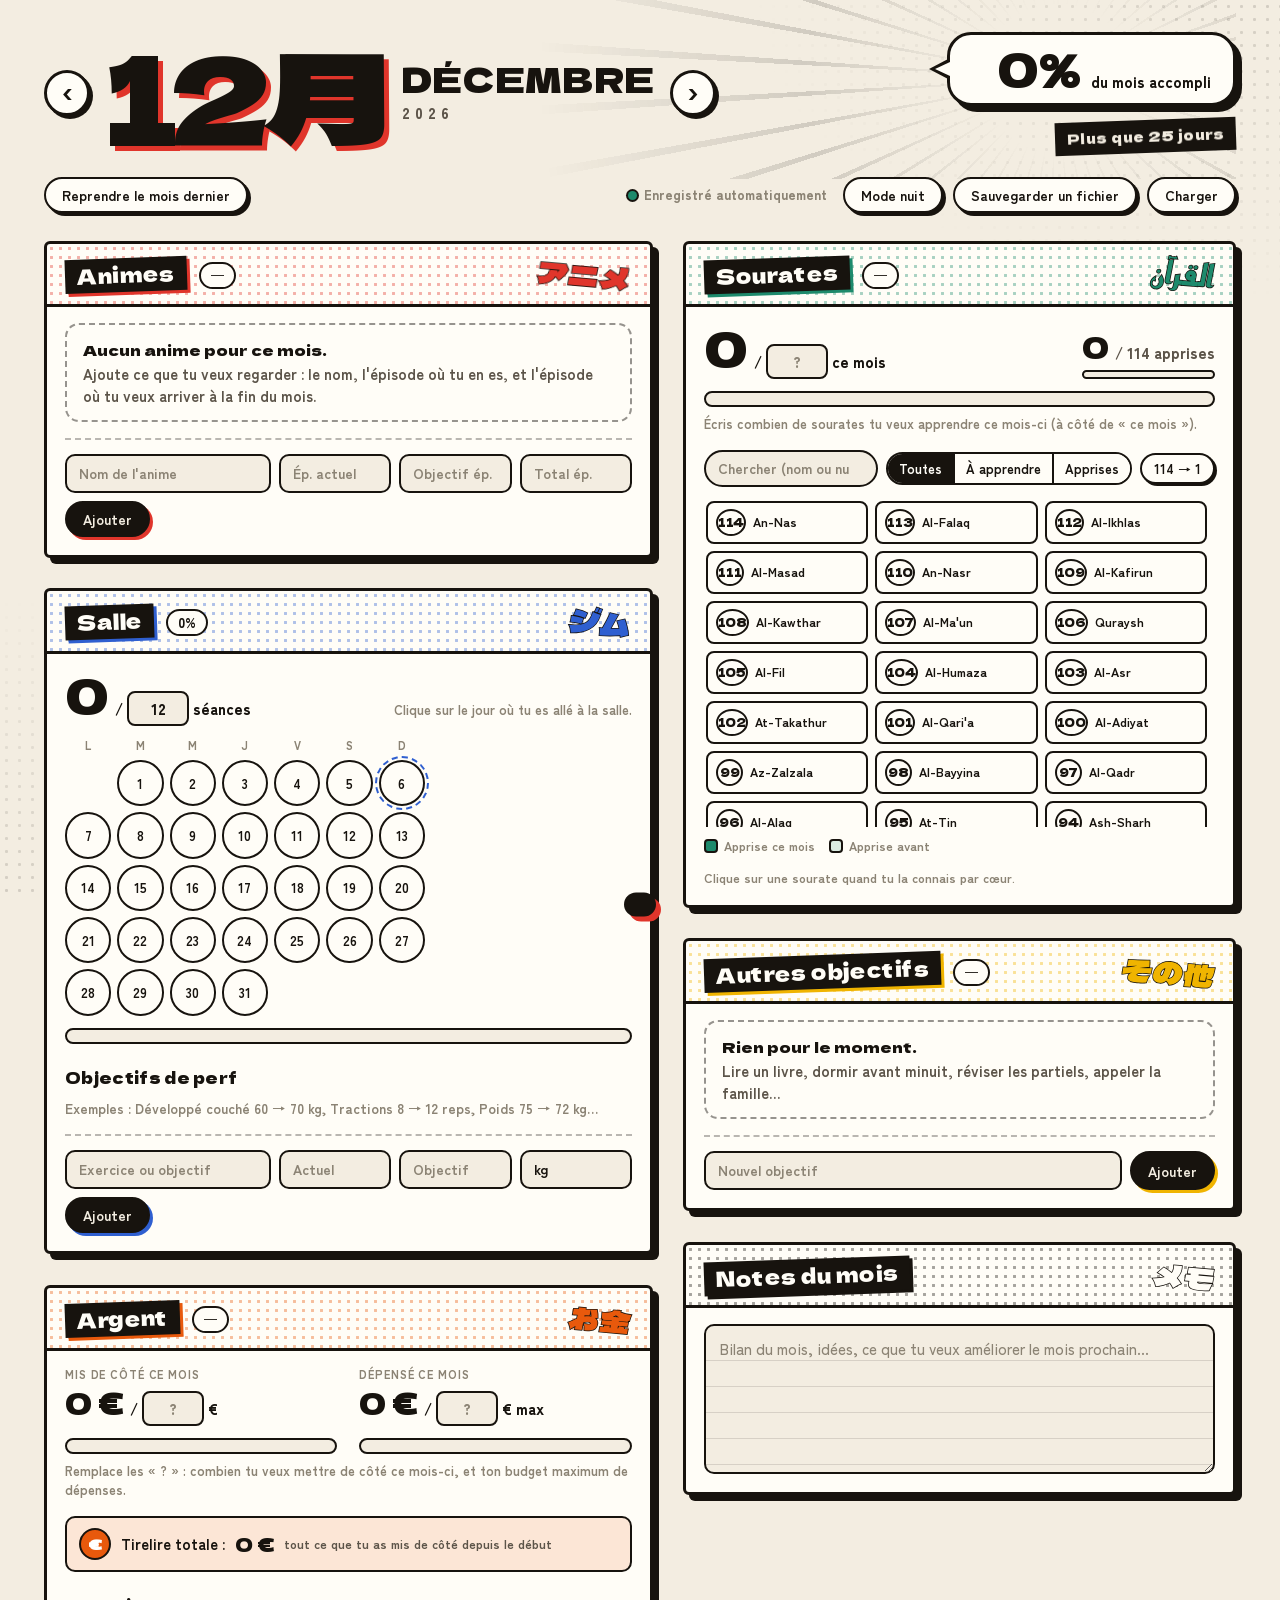
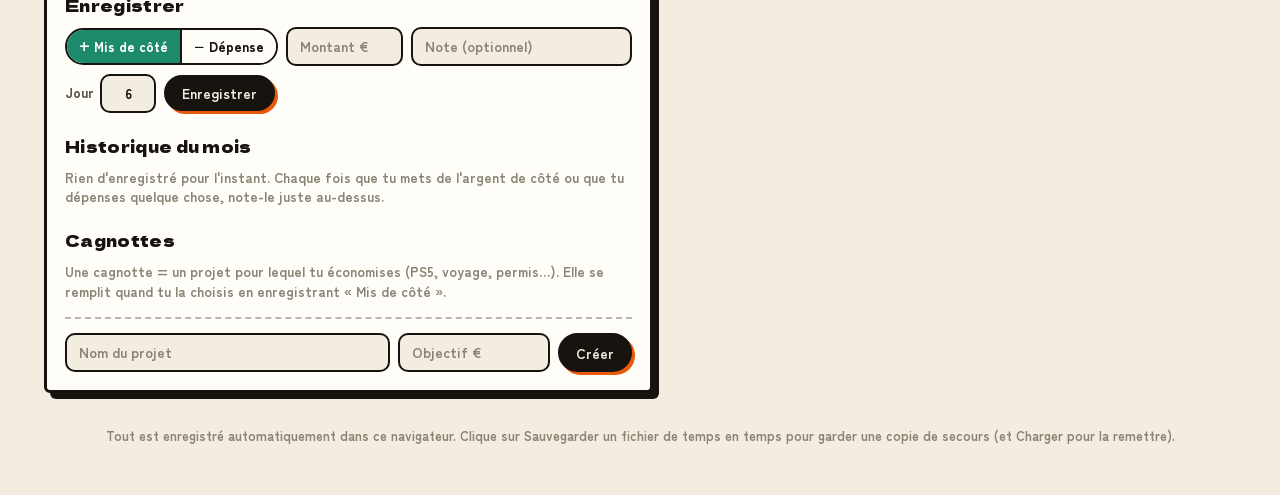
==== index.html @ 25775f37 "Premier envoi : site Mes Objectifs du Mois Animes, sourates, salle, argent, autres objectifs et note" ====
<!doctype html>
<html lang="fr">
<head>
  <meta charset="utf-8">
  <meta name="viewport" content="width=device-width, initial-scale=1">
  <title>Mes Objectifs du Mois</title>
  <link rel="preconnect" href="https://fonts.googleapis.com">
  <link rel="preconnect" href="https://fonts.gstatic.com" crossorigin>
  <link href="https://fonts.googleapis.com/css2?family=Dela+Gothic+One&family=Reem+Kufi:wght@700&family=Zen+Kaku+Gothic+New:wght@500;700;900&display=swap" rel="stylesheet">
  <link rel="stylesheet" href="style.css">
</head>
<body>
  <div class="bg-dots" aria-hidden="true"></div>

  <div class="wrap">
    <!-- ===== En-tête : le mois ===== -->
    <header class="top">
      <div class="month">
        <button class="nav" data-act="prev" aria-label="Mois précédent">‹</button>
        <span class="kanji" id="kanji">月</span>
        <div class="month-text">
          <h1 id="monthName">Mois</h1>
          <span class="year" id="monthYear"></span>
        </div>
        <button class="nav" data-act="next" aria-label="Mois suivant">›</button>
      </div>

      <div class="summary">
        <div class="bubble">
          <strong id="globalPct">0%</strong>
          <span id="globalLabel">du mois accompli</span>
        </div>
        <span class="days-left" id="daysLeft"></span>
      </div>
    </header>

    <!-- ===== Barre d'outils ===== -->
    <nav class="toolbar">
      <button class="btn" data-act="today" id="todayBtn" hidden>↺ Revenir à ce mois</button>
      <button class="btn" data-act="copy" id="copyBtn">Reprendre le mois dernier</button>
      <span class="spacer"></span>
      <span class="saved-tag" id="savedTag" title="Chaque changement est enregistré tout seul dans ce navigateur">Enregistré automatiquement</span>
      <button class="btn" data-act="theme" id="themeBtn">Mode nuit</button>
      <button class="btn" data-act="export" title="Télécharge un fichier avec toutes tes données (copie de secours)">Sauvegarder un fichier</button>
      <label class="btn" for="importFile" title="Recharge un fichier de sauvegarde">Charger</label>
      <input type="file" id="importFile" accept="application/json,.json" hidden>
    </nav>

    <!-- ===== Les panneaux ===== -->
    <main class="board" id="board">
      <div class="col">
        <section class="panel" style="--i:0; --accent: var(--c-anime)">
          <header class="panel-head">
            <h2>Animes</h2>
            <span class="chip" data-chip="anime">—</span>
            <span class="sfx">アニメ</span>
          </header>
          <div class="panel-body" id="animeBody"></div>
        </section>

        <section class="panel" style="--i:2; --accent: var(--c-gym)">
          <header class="panel-head">
            <h2>Salle</h2>
            <span class="chip" data-chip="gym">—</span>
            <span class="sfx">ジム</span>
          </header>
          <div class="panel-body" id="gymBody"></div>
        </section>

        <section class="panel" style="--i:4; --accent: var(--c-money)">
          <header class="panel-head">
            <h2>Argent</h2>
            <span class="chip" data-chip="money">—</span>
            <span class="sfx">お金</span>
          </header>
          <div class="panel-body" id="moneyBody"></div>
        </section>
      </div>

      <div class="col">
        <section class="panel" style="--i:1; --accent: var(--c-quran)">
          <header class="panel-head">
            <h2>Sourates</h2>
            <span class="chip" data-chip="quran">—</span>
            <span class="sfx ar" lang="ar">القرآن</span>
          </header>
          <div class="panel-body" id="quranBody"></div>
        </section>

        <section class="panel" style="--i:3; --accent: var(--c-todo)">
          <header class="panel-head">
            <h2>Autres objectifs</h2>
            <span class="chip" data-chip="todos">—</span>
            <span class="sfx">その他</span>
          </header>
          <div class="panel-body" id="todoBody"></div>
        </section>

        <section class="panel panel-notes" style="--i:4; --accent: var(--c-notes)">
          <header class="panel-head">
            <h2>Notes du mois</h2>
            <span class="sfx">メモ</span>
          </header>
          <div class="panel-body" id="notesBody"></div>
        </section>
      </div>
    </main>

    <footer class="foot-note">
      Tout est enregistré automatiquement dans ce navigateur.
      Clique sur <b>Sauvegarder un fichier</b> de temps en temps pour garder une copie de secours
      (et <b>Charger</b> pour la remettre).
    </footer>
  </div>

  <div class="toast" id="toast" role="status" aria-live="polite">
    <span class="toast-msg"></span>
    <button type="button" class="toast-undo" hidden>Annuler</button>
  </div>

  <script src="app.js"></script>
</body>
</html>
---- style.css ----
/* =========================================================
   Mes Objectifs du Mois — style "planche de manga"
   ========================================================= */

:root {
  --paper: #f3ede1;
  --card: #fffdf7;
  --ink: #17130e;
  --ink-soft: #5c5449;
  --muted: #8b8374;
  --dot: rgba(23, 19, 14, .15);
  --red: #e0352b;
  --petal: #f5a3b5;

  --c-anime: #e0352b;
  --c-quran: #1d8a6c;
  --c-gym: #2f5fd0;
  --c-todo: #f0b400;
  --c-money: #e8590c;
  --c-notes: #17130e;

  --shadow: 6px 6px 0 var(--ink);
  --radius: 6px;

  --f-title: 'Dela Gothic One', 'Yu Gothic', 'Meiryo', sans-serif;
  --f-body: 'Zen Kaku Gothic New', 'Yu Gothic', 'Segoe UI', system-ui, sans-serif;
}

html[data-theme="dark"] {
  --paper: #121110;
  --card: #1c1a16;
  --ink: #efe7d6;
  --ink-soft: #bdb3a1;
  --muted: #8f8676;
  --dot: rgba(239, 231, 214, .09);
  --red: #ff5b4f;

  --c-anime: #ff5b4f;
  --c-quran: #2fbf95;
  --c-gym: #5b88ff;
  --c-todo: #ffc629;
  --c-money: #ff8a3d;
  --c-notes: #efe7d6;
}

* { box-sizing: border-box; }

html { color-scheme: light; }
html[data-theme="dark"] { color-scheme: dark; }

body {
  margin: 0;
  min-height: 100vh;
  background: var(--paper);
  color: var(--ink);
  font-family: var(--f-body);
  font-size: 15px;
  line-height: 1.45;
  overflow-x: hidden;
  transition: background .3s, color .3s;
}

button, input, textarea { font-family: inherit; }
button { -webkit-tap-highlight-color: transparent; }

/* Trame de points (comme dans les mangas), qui dérive doucement */
.bg-dots {
  position: fixed;
  inset: 0;
  z-index: 0;
  pointer-events: none;
  background-image: radial-gradient(var(--dot) 1.3px, transparent 1.7px);
  background-size: 13px 13px;
  -webkit-mask-image:
    radial-gradient(ellipse 55% 45% at 100% 0%, #000 0%, transparent 75%),
    radial-gradient(ellipse 45% 45% at 0% 100%, #000 0%, transparent 75%);
          mask-image:
    radial-gradient(ellipse 55% 45% at 100% 0%, #000 0%, transparent 75%),
    radial-gradient(ellipse 45% 45% at 0% 100%, #000 0%, transparent 75%);
  animation: dots 45s linear infinite;
}
@keyframes dots { to { background-position: 130px 130px; } }

.wrap {
  position: relative;
  z-index: 1;
  max-width: 1240px;
  margin: 0 auto;
  padding: 26px 24px 50px;
}

/* ===================== En-tête ===================== */

.top {
  position: relative;
  isolation: isolate;
  display: flex;
  align-items: center;
  justify-content: space-between;
  flex-wrap: wrap;
  gap: 20px 28px;
  padding: 6px 0 16px;
  animation: slideDown .6s cubic-bezier(.2, 1.2, .35, 1) both;
}

/* Lignes de vitesse derrière le titre */
.top::before {
  content: '';
  position: absolute;
  z-index: -1;
  inset: -30px 0 -10px 25%;
  pointer-events: none;
  background: repeating-conic-gradient(from 0deg at 80% 45%, var(--dot) 0deg 1deg, transparent 1deg 7deg);
  -webkit-mask: radial-gradient(circle at 80% 45%, transparent 10%, #000 35%, transparent 72%);
          mask: radial-gradient(circle at 80% 45%, transparent 10%, #000 35%, transparent 72%);
}

.month { display: flex; align-items: center; gap: 14px; }

.kanji {
  display: inline-block;
  font-family: var(--f-title);
  font-size: clamp(64px, 11vw, 122px);
  line-height: .9;
  letter-spacing: -.02em;
  white-space: nowrap;
  text-shadow: 5px 5px 0 var(--red);
}
.kanji.flip { animation: flip .55s cubic-bezier(.2, 1.4, .4, 1); }

.month-text h1 {
  margin: 0;
  font-family: var(--f-title);
  font-weight: 400;
  font-size: clamp(22px, 3.2vw, 34px);
  line-height: 1;
  letter-spacing: .04em;
  text-transform: uppercase;
}
.month-text .year {
  display: block;
  margin-top: 6px;
  font-weight: 900;
  letter-spacing: .35em;
  color: var(--ink-soft);
}

.nav {
  flex-shrink: 0;
  width: 46px;
  height: 46px;
  display: grid;
  place-items: center;
  padding: 0 0 4px;
  border: 3px solid var(--ink);
  border-radius: 50%;
  background: var(--card);
  color: var(--ink);
  font-size: 28px;
  font-weight: 900;
  line-height: 1;
  cursor: pointer;
  box-shadow: 3px 3px 0 var(--ink);
  transition: transform .12s, box-shadow .12s;
}
.nav:hover { transform: translate(-1px, -1px); box-shadow: 4px 4px 0 var(--ink); }
.nav:active { transform: translate(3px, 3px); box-shadow: 0 0 0 var(--ink); }

.summary { display: flex; flex-direction: column; align-items: flex-end; }

/* Bulle de dialogue avec le % global */
.bubble {
  position: relative;
  display: flex;
  align-items: baseline;
  gap: 10px;
  padding: 10px 22px 12px;
  background: var(--card);
  border: 3px solid var(--ink);
  border-radius: 24px;
  box-shadow: var(--shadow);
}
.bubble strong {
  font-family: var(--f-title);
  font-weight: 400;
  font-size: 46px;
  line-height: 1;
  min-width: 2.6ch;
  text-align: right;
}
.bubble span { font-weight: 900; max-width: 9em; line-height: 1.15; }
.bubble::before,
.bubble::after {
  content: '';
  position: absolute;
  top: 50%;
  border-style: solid;
}
.bubble::before {
  left: -21px;
  margin-top: -11px;
  border-width: 11px 21px 11px 0;
  border-color: transparent var(--ink) transparent transparent;
}
.bubble::after {
  left: -15px;
  margin-top: -7px;
  border-width: 7px 15px 7px 0;
  border-color: transparent var(--card) transparent transparent;
}

.days-left {
  margin-top: 14px;
  padding: 6px 12px 7px;
  background: var(--ink);
  color: var(--paper);
  font-family: var(--f-title);
  font-size: 14px;
  letter-spacing: .03em;
  transform: rotate(-2deg);
}
.days-left:empty { display: none; }

/* ===================== Barre d'outils ===================== */

.toolbar {
  display: flex;
  flex-wrap: wrap;
  align-items: center;
  gap: 10px;
  margin: 8px 0 28px;
  animation: slideDown .6s .1s cubic-bezier(.2, 1.2, .35, 1) both;
}
.spacer { flex: 1; }

/* Petit voyant "Enregistré" qui clignote à chaque sauvegarde */
.saved-tag {
  display: inline-flex;
  align-items: center;
  gap: 7px;
  padding: 0 6px;
  font-size: 13px;
  font-weight: 900;
  color: var(--muted);
  white-space: nowrap;
}
.saved-tag::before {
  content: '';
  width: 9px;
  height: 9px;
  border-radius: 50%;
  background: var(--c-quran);
  box-shadow: 0 0 0 2px var(--ink);
}
.saved-tag.flash { animation: savedFlash .9s ease; }
@keyframes savedFlash {
  20% { transform: scale(1.12) rotate(-3deg); color: var(--ink); }
}

.btn {
  display: inline-flex;
  align-items: center;
  gap: 8px;
  padding: 9px 16px;
  border: 2.5px solid var(--ink);
  border-radius: 999px;
  background: var(--card);
  color: var(--ink);
  font: 700 14px/1 var(--f-body);
  white-space: nowrap;
  cursor: pointer;
  box-shadow: 3px 3px 0 var(--ink);
  transition: transform .12s, box-shadow .12s, background .2s, color .2s;
}
.btn:hover { transform: translate(-1px, -1px); box-shadow: 4px 4px 0 var(--ink); }
.btn:active { transform: translate(3px, 3px); box-shadow: 0 0 0 var(--ink); }
.btn.primary { background: var(--ink); color: var(--paper); }
.btn.sm { padding: 7px 12px; font-size: 13px; box-shadow: 2px 2px 0 var(--ink); }
.btn.pulse { animation: pulse 1.8s ease-in-out infinite; background: var(--c-todo); color: #17130e; }
.btn[hidden] { display: none; }

@keyframes pulse {
  0%, 100% { transform: translate(0, 0) rotate(0); }
  50% { transform: translate(-1px, -2px) rotate(-1.5deg); }
}

/* ===================== Panneaux ===================== */

.board {
  display: grid;
  grid-template-columns: minmax(0, 1.1fr) minmax(0, 1fr);
  gap: 30px;
  align-items: start;
}
.col { display: flex; flex-direction: column; gap: 30px; min-width: 0; }

.panel {
  position: relative;
  background: var(--card);
  border: 3px solid var(--ink);
  border-radius: var(--radius);
  box-shadow: var(--shadow);
  padding-bottom: 18px;
  transition: background .3s;
}

.panel-head {
  position: relative;
  display: flex;
  align-items: center;
  gap: 12px;
  padding: 14px 18px 12px;
  border-bottom: 3px solid var(--ink);
  background-image: radial-gradient(color-mix(in srgb, var(--accent) 38%, transparent) 1.4px, transparent 1.7px);
  background-size: 9px 9px;
  overflow: hidden;
}
.panel-head h2 {
  margin: 0;
  padding: 4px 12px 6px;
  background: var(--ink);
  color: var(--card);
  font-family: var(--f-title);
  font-weight: 400;
  font-size: 21px;
  letter-spacing: .02em;
  line-height: 1.15;
  transform: rotate(-2deg);
  box-shadow: 3px 3px 0 var(--accent);
}
.chip {
  padding: 5px 10px;
  border: 2px solid var(--ink);
  border-radius: 999px;
  background: var(--card);
  font: 900 13px/1 var(--f-body);
}
.sfx {
  margin-left: auto;
  font-family: var(--f-title);
  font-size: 30px;
  line-height: 1;
  letter-spacing: .04em;
  color: var(--accent);
  -webkit-text-stroke: 1.5px var(--ink);
  paint-order: stroke fill;
  transform: rotate(5deg) skewX(-6deg);
  white-space: nowrap;
}
.sfx.ar { font-family: 'Reem Kufi', 'Segoe UI', sans-serif; font-weight: 700; font-size: 30px; letter-spacing: 0; }
.panel-notes .sfx { color: var(--card); }

.panel-body { padding: 16px 18px 0; }

.sub {
  margin: 22px 0 10px;
  font-family: var(--f-title);
  font-weight: 400;
  font-size: 16px;
  letter-spacing: .02em;
}
.hint { margin: 8px 0 0; font-size: 13px; font-weight: 700; color: var(--muted); }

/* Entrées des panneaux */
.board.enter .panel { animation: panelIn .7s cubic-bezier(.2, 1.2, .35, 1) both; animation-delay: calc(var(--i) * 90ms + 120ms); }
.board.turn-next .panel { animation: turnNext .5s cubic-bezier(.2, .9, .3, 1) both; animation-delay: calc(var(--i) * 45ms); }
.board.turn-prev .panel { animation: turnPrev .5s cubic-bezier(.2, .9, .3, 1) both; animation-delay: calc(var(--i) * 45ms); }

/* ===================== Éléments communs ===================== */

.stack { display: flex; flex-direction: column; gap: 14px; }

.card {
  position: relative;
  padding: 12px 14px;
  border: 2.5px solid var(--ink);
  border-radius: var(--radius);
  background: var(--card);
  box-shadow: 0 0 0 var(--ink);
  transition: transform .15s, box-shadow .15s;
}
.card:hover { transform: translate(-2px, -2px); box-shadow: 4px 4px 0 var(--ink); }
.card.is-new { animation: popIn .45s cubic-bezier(.2, 1.4, .4, 1) both; }
.card.is-done {
  background-image: radial-gradient(color-mix(in srgb, var(--accent) 24%, transparent) 1.2px, transparent 1.5px);
  background-size: 8px 8px;
}

.ghost {
  min-width: 0;
  padding: 2px 0;
  border: 0;
  border-bottom: 2px dashed transparent;
  background: transparent;
  color: inherit;
  font: inherit;
  outline: none;
  transition: border-color .15s;
}
.ghost:hover { border-bottom-color: var(--muted); }
.ghost:focus { border-bottom-color: var(--accent); }
.name { flex: 1; font-size: 17px; font-weight: 900; }

.x {
  flex-shrink: 0;
  width: 28px;
  height: 28px;
  padding: 0 0 2px;
  border: 2px solid transparent;
  border-radius: 50%;
  background: transparent;
  color: var(--muted);
  font-size: 20px;
  line-height: 1;
  cursor: pointer;
  transition: color .15s, border-color .15s, transform .15s;
}
.x:hover { color: var(--red); border-color: var(--red); transform: rotate(90deg); }

.step {
  flex-shrink: 0;
  min-width: 38px;
  height: 38px;
  padding: 0 10px;
  border: 2.5px solid var(--ink);
  border-radius: 10px;
  background: var(--card);
  color: var(--ink);
  font: 900 18px/1 var(--f-body);
  cursor: pointer;
  box-shadow: 2px 2px 0 var(--ink);
  transition: transform .1s, box-shadow .1s;
}
.step:active { transform: translate(2px, 2px); box-shadow: 0 0 0 var(--ink); }
.step.plus { background: var(--accent); color: #fff; padding: 0 14px; font-size: 16px; }
.step.sm { min-width: 32px; height: 32px; font-size: 16px; padding: 0 8px; }

.num-in,
.of input {
  width: 62px;
  padding: 5px 4px;
  border: 2px solid var(--ink);
  border-radius: 8px;
  background: var(--paper);
  color: var(--ink);
  font: 900 15px/1 var(--f-body);
  text-align: center;
  outline: none;
  transition: box-shadow .12s;
}
.num-in:focus, .of input:focus { box-shadow: 2px 2px 0 var(--accent); }

input[type=number] { -moz-appearance: textfield; appearance: textfield; }
input[type=number]::-webkit-inner-spin-button,
input[type=number]::-webkit-outer-spin-button { -webkit-appearance: none; margin: 0; }
input::placeholder, textarea::placeholder { color: var(--muted); opacity: 1; }

/* Barres de progression rayées */
.bar {
  height: 16px;
  margin-top: 12px;
  border: 2.5px solid var(--ink);
  border-radius: 999px;
  background: var(--paper);
  overflow: hidden;
}
.bar i {
  display: block;
  height: 100%;
  width: 0;
  background-color: var(--accent);
  background-image: linear-gradient(-45deg,
    rgba(255, 255, 255, .3) 25%, transparent 25%, transparent 50%,
    rgba(255, 255, 255, .3) 50%, rgba(255, 255, 255, .3) 75%, transparent 75%);
  background-size: 16px 16px;
  box-shadow: 2.5px 0 0 var(--ink);
  animation: stripes .9s linear infinite;
  transition: width .75s cubic-bezier(.2, .9, .3, 1.15);
}
.bar.thin { height: 12px; margin-top: 10px; }
@keyframes stripes { to { background-position: 16px 0; } }

/* Tampon japonais "済" (= fait) */
.hanko {
  position: absolute;
  right: 50px;
  top: -16px;
  width: 56px;
  height: 56px;
  display: grid;
  place-items: center;
  border: 3px solid var(--red);
  border-radius: 50%;
  background: color-mix(in srgb, var(--card) 75%, transparent);
  box-shadow: inset 0 0 0 3px var(--card), inset 0 0 0 5px var(--red);
  color: var(--red);
  font-family: var(--f-title);
  font-size: 25px;
  line-height: 1;
  opacity: .92;
  transform: rotate(-14deg);
  pointer-events: none;
}
.hanko.sm { width: 42px; height: 42px; font-size: 18px; right: 44px; top: -12px; }
.hanko.fresh { animation: stamp .42s cubic-bezier(.2, 1.6, .4, 1) both; }

.tag {
  padding: 3px 8px 4px;
  background: var(--ink);
  color: var(--card);
  font: 900 11px/1 var(--f-body);
  letter-spacing: .08em;
  transform: rotate(-3deg);
}

/* Formulaires d'ajout */
.add {
  display: flex;
  flex-wrap: wrap;
  gap: 8px;
  margin-top: 16px;
  padding-top: 14px;
  border-top: 2.5px dashed color-mix(in srgb, var(--ink) 30%, transparent);
}
.add input {
  flex: 1 1 100px;
  min-width: 0;
  padding: 9px 12px;
  border: 2.5px solid var(--ink);
  border-radius: 10px;
  background: var(--paper);
  color: var(--ink);
  font: 700 14px/1.2 var(--f-body);
  outline: none;
  transition: box-shadow .12s, transform .12s;
}
.add input.wide { flex: 3 1 170px; }
.add input:focus { box-shadow: 3px 3px 0 var(--accent); transform: translate(-1px, -1px); }
.add .btn { box-shadow: 3px 3px 0 var(--accent); }

/* État vide : petite bulle */
.empty {
  position: relative;
  padding: 14px 16px;
  border: 2.5px dashed color-mix(in srgb, var(--ink) 45%, transparent);
  border-radius: 14px;
  font-weight: 700;
  color: var(--ink-soft);
}
.empty b { display: block; margin-bottom: 2px; font-family: var(--f-title); font-weight: 400; color: var(--ink); }
.empty-line { margin: 4px 0 0; font-size: 13.5px; font-weight: 700; color: var(--muted); }

/* ===================== Animes ===================== */

.anime-top { display: flex; align-items: center; gap: 8px; }
.anime-mid { display: flex; align-items: center; flex-wrap: wrap; gap: 10px; margin-top: 8px; }
.ep { display: flex; align-items: baseline; justify-content: center; gap: 5px; min-width: 80px; }
.ep small { font-size: 11px; font-weight: 900; letter-spacing: .1em; color: var(--muted); }
.ep-num { display: inline-block; font-family: var(--f-title); font-size: 34px; line-height: 1; }
.ep-num.bump { animation: bump .38s cubic-bezier(.2, 1.8, .4, 1); }

.anime-goal {
  margin-left: auto;
  display: flex;
  flex-direction: column;
  align-items: flex-end;
  gap: 5px;
  font-size: 13px;
  font-weight: 700;
}
.anime-goal label { display: flex; align-items: center; gap: 6px; }
.anime-goal .muted { color: var(--muted); }
.anime-goal .num-in { width: 58px; padding: 4px; font-size: 14px; }

.foot {
  display: flex;
  justify-content: space-between;
  margin-top: 6px;
  font-size: 13px;
  font-weight: 700;
  color: var(--ink-soft);
}
.foot b { color: var(--ink); }

/* ===================== Salle ===================== */

.sessions-head { display: flex; align-items: flex-end; justify-content: space-between; flex-wrap: wrap; gap: 6px 14px; }
.count, .q-stat { display: flex; align-items: baseline; gap: 6px; }
.big { font-family: var(--f-title); font-size: 48px; line-height: 1; }
.big.sm { font-size: 30px; }
.of { font-weight: 900; }
.sessions-head .hint { margin: 0 0 6px; }

.cal {
  display: grid;
  grid-template-columns: repeat(7, minmax(0, 1fr));
  gap: 6px;
  max-width: 360px;
  margin-top: 12px;
}
.dow { text-align: center; font-size: 11px; font-weight: 900; color: var(--muted); }
.day {
  position: relative;
  aspect-ratio: 1;
  padding: 0;
  border: 2px solid var(--ink);
  border-radius: 50%;
  background: var(--card);
  color: var(--ink);
  font: 700 13px/1 var(--f-body);
  cursor: pointer;
  transition: transform .12s, background .15s, color .15s;
}
.day:hover { transform: scale(1.1) rotate(-4deg); }
.day.on { background: var(--accent); color: #fff; font-weight: 900; }
.day.today { outline: 2.5px dashed var(--accent); outline-offset: 2px; }
.day.fresh { animation: dayPop .45s cubic-bezier(.2, 1.8, .4, 1); }

.lift-top { display: flex; align-items: center; gap: 8px; }
.lift-vals { display: flex; align-items: center; flex-wrap: wrap; gap: 6px; margin-top: 8px; font-weight: 900; }
.lift-vals .arrow { margin: 0 4px; font-family: var(--f-title); color: var(--accent); }
.lift-vals .unit { width: 60px; font-weight: 900; color: var(--ink-soft); }
.lift-vals .lbl { font-size: 11px; letter-spacing: .08em; color: var(--muted); }

/* ===================== Sourates ===================== */

.q-stats { display: flex; align-items: flex-end; flex-wrap: wrap; gap: 10px 26px; }
.q-total { margin-left: auto; text-align: right; }
.q-total .of { color: var(--ink-soft); }
.mini {
  height: 9px;
  margin-top: 6px;
  border: 2px solid var(--ink);
  border-radius: 999px;
  overflow: hidden;
  background: var(--paper);
}
.mini i { display: block; height: 100%; background: var(--ink); transition: width .6s ease; }

.q-tools { display: flex; flex-wrap: wrap; align-items: center; gap: 8px; margin: 16px 0 10px; }
.search {
  flex: 1 1 150px;
  min-width: 0;
  padding: 8px 12px;
  border: 2.5px solid var(--ink);
  border-radius: 999px;
  background: var(--paper);
  color: var(--ink);
  font: 700 14px/1.2 var(--f-body);
  outline: none;
}
.search:focus { box-shadow: 3px 3px 0 var(--accent); }

.seg { display: inline-flex; border: 2.5px solid var(--ink); border-radius: 999px; overflow: hidden; }
.seg button {
  padding: 8px 11px;
  border: 0;
  background: var(--card);
  color: var(--ink);
  font: 700 13px/1 var(--f-body);
  cursor: pointer;
  transition: background .15s, color .15s;
}
.seg button + button { border-left: 2px solid var(--ink); }
.seg button.on { background: var(--ink); color: var(--card); }

.surah-grid {
  display: grid;
  grid-template-columns: repeat(auto-fill, minmax(124px, 1fr));
  gap: 7px;
  max-height: 330px;
  overflow-y: auto;
  padding: 4px 8px 8px 2px;
  scrollbar-width: thin;
  scrollbar-color: var(--ink) transparent;
}
.surah {
  display: flex;
  align-items: center;
  gap: 7px;
  padding: 6px 8px;
  border: 2px solid var(--ink);
  border-radius: 8px;
  background: var(--card);
  color: var(--ink);
  font: 700 12.5px/1.15 var(--f-body);
  text-align: left;
  cursor: pointer;
  transition: transform .12s, box-shadow .12s, background .15s;
}
.surah:hover { transform: translate(-1px, -1px); box-shadow: 2px 2px 0 var(--ink); }
.surah b {
  flex-shrink: 0;
  display: grid;
  place-items: center;
  min-width: 27px;
  height: 27px;
  border: 2px solid var(--ink);
  border-radius: 50%;
  font-family: var(--f-title);
  font-weight: 400;
  font-size: 11.5px;
}
.surah.learned { background: color-mix(in srgb, var(--accent) 16%, var(--card)); }
.surah.learned b { background: var(--ink); color: var(--card); }
.surah.now { background: var(--accent); color: #fff; }
.surah.now b { background: #fff; color: var(--accent); border-color: var(--ink); }
.surah.fresh { animation: dayPop .45s cubic-bezier(.2, 1.8, .4, 1); }
.legend { display: flex; flex-wrap: wrap; gap: 14px; margin-top: 10px; font-size: 12.5px; font-weight: 700; color: var(--muted); }
.legend span { display: inline-flex; align-items: center; gap: 6px; }
.legend i { width: 14px; height: 14px; border: 2px solid var(--ink); border-radius: 4px; }
.legend .l-now { background: var(--accent); }
.legend .l-old { background: color-mix(in srgb, var(--accent) 16%, var(--card)); }

/* ===================== Argent ===================== */

.money-stats { display: grid; grid-template-columns: repeat(2, minmax(0, 1fr)); gap: 14px 22px; }
.m-stat .lbl {
  display: block;
  margin-bottom: 4px;
  font-size: 11px;
  font-weight: 900;
  letter-spacing: .08em;
  color: var(--muted);
}
.m-stat .q-stat { flex-wrap: wrap; }
.m-stat .hint { margin-top: 6px; }
.m-stat.is-over { --accent: var(--red); }
.m-stat.is-over .big { color: var(--red); }

.piggy {
  display: flex;
  align-items: center;
  flex-wrap: wrap;
  gap: 8px 10px;
  margin-top: 16px;
  padding: 10px 12px;
  border: 2.5px solid var(--ink);
  border-radius: 10px;
  background: color-mix(in srgb, var(--accent) 14%, var(--card));
  font-weight: 700;
}
.piggy b { font-family: var(--f-title); font-weight: 400; font-size: 20px; }
.piggy small { font-weight: 700; color: var(--ink-soft); }
.piggy-ico {
  display: grid;
  place-items: center;
  width: 32px;
  height: 32px;
  border: 2px solid var(--ink);
  border-radius: 50%;
  background: var(--accent);
  color: #fff;
  font-family: var(--f-title);
  font-size: 15px;
  line-height: 1;
}

.money-form { margin-top: 0; padding-top: 0; border-top: 0; align-items: center; }
.add [hidden] { display: none !important; }
.add select {
  flex: 1 1 120px;
  min-width: 0;
  padding: 9px 10px;
  border: 2.5px solid var(--ink);
  border-radius: 10px;
  background: var(--paper);
  color: var(--ink);
  font: 700 14px/1.2 var(--f-body);
  outline: none;
  cursor: pointer;
}
.add select:focus { box-shadow: 3px 3px 0 var(--accent); }
.day-lbl { display: inline-flex; align-items: center; gap: 6px; font-size: 13px; font-weight: 900; color: var(--ink-soft); }
.add .day-lbl input { flex: none; width: 56px; padding: 9px 4px; text-align: center; }
.type-seg button { padding: 10px 12px; font-weight: 900; }
.type-seg button.on[data-v="save"] { background: var(--c-quran); color: #fff; }
.type-seg button.on[data-v="spend"] { background: var(--red); color: #fff; }

.ledger {
  display: flex;
  flex-direction: column;
  gap: 6px;
  max-height: 270px;
  margin: 0;
  padding: 0 4px 0 0;
  overflow-y: auto;
  list-style: none;
  scrollbar-width: thin;
  scrollbar-color: var(--ink) transparent;
}
.entry {
  display: flex;
  align-items: center;
  gap: 10px;
  padding: 6px 6px 6px 12px;
  border: 2px solid var(--ink);
  border-left-width: 7px;
  border-radius: 10px;
  background: var(--card);
}
.entry.save { border-left-color: var(--c-quran); }
.entry.spend { border-left-color: var(--red); }
.entry.is-new { animation: popIn .45s cubic-bezier(.2, 1.4, .4, 1) both; }
.e-day { min-width: 50px; font-size: 12px; font-weight: 900; color: var(--muted); }
.e-label { flex: 1; min-width: 0; overflow: hidden; text-overflow: ellipsis; white-space: nowrap; font-weight: 700; }
.e-label em { font-style: normal; color: var(--ink-soft); }
.e-amt { font-family: var(--f-title); font-size: 15px; white-space: nowrap; }
.entry.save .e-amt { color: var(--c-quran); }
.entry.spend .e-amt { color: var(--red); }

.spend-break { display: flex; flex-direction: column; gap: 7px; }
.sb-row {
  display: grid;
  grid-template-columns: minmax(70px, 30%) minmax(0, 1fr) auto;
  align-items: center;
  gap: 10px;
  font-size: 13px;
  font-weight: 700;
}
.sb-name { overflow: hidden; text-overflow: ellipsis; white-space: nowrap; }
.sb-bar { height: 12px; border: 2px solid var(--ink); border-radius: 999px; overflow: hidden; background: var(--paper); }
.sb-bar i { display: block; height: 100%; background: var(--red); transition: width .6s ease; }
.sb-row b { font-family: var(--f-title); font-weight: 400; }

.jar-vals { display: flex; align-items: baseline; flex-wrap: wrap; gap: 8px; margin-top: 6px; }
.jar-vals .btn { margin-left: auto; align-self: center; }

/* ===================== Autres objectifs ===================== */

.todo-list { display: flex; flex-direction: column; gap: 8px; margin: 0; padding: 0; list-style: none; }
.todo {
  display: flex;
  align-items: center;
  gap: 12px;
  padding: 8px 10px;
  border: 2.5px solid var(--ink);
  border-radius: 10px;
  background: var(--card);
  transition: transform .15s, box-shadow .15s;
}
.todo:hover { transform: translate(-2px, -2px); box-shadow: 3px 3px 0 var(--ink); }
.todo.is-new { animation: popIn .45s cubic-bezier(.2, 1.4, .4, 1) both; }
.todo .ghost { flex: 1; font-weight: 700; }
.todo.done .ghost { color: var(--muted); text-decoration: line-through 2.5px var(--red); }
.todo.fresh .ghost { animation: strike .35s ease; }

.check {
  position: relative;
  flex-shrink: 0;
  width: 30px;
  height: 30px;
  padding: 0;
  border: 2.5px solid var(--ink);
  border-radius: 8px;
  background: var(--paper);
  cursor: pointer;
  transition: transform .12s;
}
.check:hover { transform: rotate(-6deg) scale(1.06); }
.check .mark {
  position: absolute;
  inset: -6px;
  display: grid;
  place-items: center;
  border: 2.5px solid var(--red);
  border-radius: 50%;
  background: var(--card);
  color: var(--red);
  font-family: var(--f-title);
  font-size: 17px;
  line-height: 1;
  opacity: 0;
  transform: rotate(-14deg);
}
.todo.done .check .mark { opacity: 1; }
.todo.fresh .check .mark { animation: stamp .42s cubic-bezier(.2, 1.6, .4, 1) both; }

/* ===================== Notes ===================== */

.notes {
  display: block;
  width: 100%;
  min-height: 150px;
  padding: 10px 14px;
  border: 2.5px solid var(--ink);
  border-radius: 10px;
  background-color: var(--paper);
  background-image: repeating-linear-gradient(transparent 0 25px, color-mix(in srgb, var(--ink) 13%, transparent) 25px 26px);
  background-position: 0 9px;
  background-attachment: local;
  color: var(--ink);
  font: 500 15px/26px var(--f-body);
  resize: vertical;
  outline: none;
}
.notes:focus { box-shadow: 3px 3px 0 var(--muted); }

.foot-note {
  margin-top: 34px;
  text-align: center;
  font-size: 13px;
  font-weight: 700;
  color: var(--muted);
}

/* ===================== Effets ===================== */

/* Lignes d'action quand on atteint un objectif */
.burst {
  position: fixed;
  z-index: 55;
  width: 360px;
  height: 360px;
  margin: -180px 0 0 -180px;
  border-radius: 50%;
  pointer-events: none;
  background: repeating-conic-gradient(var(--ink) 0deg 1.4deg, transparent 1.4deg 8deg);
  -webkit-mask: radial-gradient(circle, transparent 0 30%, #000 33% 50%, transparent 70%);
          mask: radial-gradient(circle, transparent 0 30%, #000 33% 50%, transparent 70%);
  animation: burst .65s cubic-bezier(.1, .8, .3, 1) forwards;
}
.burst.small { width: 160px; height: 160px; margin: -80px 0 0 -80px; }

.shout {
  position: fixed;
  z-index: 56;
  pointer-events: none;
  font-family: var(--f-title);
  font-size: 38px;
  white-space: nowrap;
  color: var(--red);
  -webkit-text-stroke: 2.5px var(--ink);
  paint-order: stroke fill;
  text-shadow: 4px 4px 0 var(--ink);
  transform: translate(-50%, -50%);
  animation: shout 1.05s cubic-bezier(.2, 1.5, .4, 1) forwards;
}

.float {
  position: fixed;
  z-index: 56;
  pointer-events: none;
  font-family: var(--f-title);
  font-size: 20px;
  color: var(--red);
  -webkit-text-stroke: 1.5px var(--ink);
  paint-order: stroke fill;
  transform: translate(-50%, -50%);
  animation: floatUp .8s ease-out forwards;
}

/* Grande célébration quand tout le mois est validé */
.mega {
  position: fixed;
  inset: 0;
  z-index: 70;
  display: grid;
  place-items: center;
  overflow: hidden;
  background: color-mix(in srgb, var(--paper) 60%, transparent);
  cursor: pointer;
  animation: fadeIn .25s ease both;
}
.mega.out { animation: fadeOut .5s ease forwards; }
.mega-in {
  padding: 24px 34px 26px;
  max-width: calc(100vw - 32px);
  background: var(--card);
  border: 4px solid var(--ink);
  box-shadow: 10px 10px 0 var(--red);
  text-align: center;
  font-weight: 900;
  transform: rotate(-3deg);
  animation: megaPop .6s cubic-bezier(.2, 1.5, .4, 1) both;
}
.mega-in .jp {
  display: block;
  font-family: var(--f-title);
  font-size: clamp(40px, 9vw, 84px);
  line-height: 1.1;
  color: var(--red);
  -webkit-text-stroke: 3px var(--ink);
  paint-order: stroke fill;
  text-shadow: 6px 6px 0 var(--ink);
}
.petal {
  position: absolute;
  top: -24px;
  width: 14px;
  height: 10px;
  border-radius: 100% 0 100% 0;
  background: var(--petal);
  opacity: .95;
  animation: fall linear forwards;
}

/* Petite notification en bas */
.toast {
  position: fixed;
  left: 50%;
  bottom: 22px;
  z-index: 60;
  display: flex;
  align-items: center;
  gap: 14px;
  max-width: calc(100vw - 32px);
  padding: 12px 16px;
  border-radius: 14px;
  background: var(--ink);
  color: var(--paper);
  font-weight: 700;
  box-shadow: 5px 5px 0 var(--red);
  transform: translate(-50%, 160%);
  transition: transform .35s cubic-bezier(.2, 1.4, .4, 1);
}
.toast.show { transform: translate(-50%, 0); }
.toast-undo {
  padding: 6px 12px;
  border: 0;
  border-radius: 999px;
  background: var(--paper);
  color: var(--ink);
  font-weight: 900;
  cursor: pointer;
}

/* ===================== Animations ===================== */

@keyframes slideDown { from { opacity: 0; transform: translateY(-18px); } }
@keyframes panelIn { from { opacity: 0; transform: translateY(28px) rotate(-1.5deg) scale(.97); } }
@keyframes turnNext { from { opacity: 0; transform: translateX(70px) skewX(-5deg); } }
@keyframes turnPrev { from { opacity: 0; transform: translateX(-70px) skewX(5deg); } }
@keyframes flip { from { opacity: 0; transform: rotateX(90deg) translateY(-10px); } }
@keyframes popIn { from { opacity: 0; transform: scale(.85) rotate(-2deg); } }
@keyframes bump {
  40% { transform: scale(1.4) rotate(-6deg); color: var(--accent); }
}
@keyframes dayPop {
  0% { transform: scale(.6); }
  60% { transform: scale(1.25) rotate(-8deg); }
  100% { transform: scale(1); }
}
@keyframes stamp {
  0% { opacity: 0; transform: scale(2.6) rotate(-35deg); }
  60% { opacity: 1; }
  100% { opacity: .92; transform: scale(1) rotate(-14deg); }
}
@keyframes strike { from { text-decoration-color: transparent; } }
@keyframes burst {
  0% { opacity: 1; transform: scale(.2) rotate(-10deg); }
  70% { opacity: 1; }
  100% { opacity: 0; transform: scale(1.2) rotate(6deg); }
}
@keyframes shout {
  0% { opacity: 0; transform: translate(-50%, -50%) scale(.3) rotate(-12deg); }
  25% { opacity: 1; transform: translate(-50%, -50%) scale(1.15) rotate(-6deg); }
  70% { opacity: 1; transform: translate(-50%, -62%) scale(1) rotate(-6deg); }
  100% { opacity: 0; transform: translate(-50%, -95%) scale(.95) rotate(-6deg); }
}
@keyframes floatUp {
  0% { opacity: 0; transform: translate(-50%, -30%) scale(.6); }
  25% { opacity: 1; transform: translate(-50%, -80%) scale(1.15); }
  100% { opacity: 0; transform: translate(-50%, -230%) scale(1); }
}
@keyframes fadeIn { from { opacity: 0; } }
@keyframes fadeOut { to { opacity: 0; } }
@keyframes megaPop { from { opacity: 0; transform: scale(.4) rotate(-14deg); } }
@keyframes fall { to { transform: translate(var(--drift, 0), 110vh) rotate(560deg); } }

/* ===================== Mobile ===================== */

@media (max-width: 900px) {
  .board { grid-template-columns: minmax(0, 1fr); }
}

@media (max-width: 600px) {
  .wrap { padding: 18px 16px 44px; }
  .top { gap: 16px; }
  .month { gap: 8px; width: 100%; }
  .month-text { min-width: 0; flex: 1; }
  .kanji { font-size: 44px; text-shadow: 3px 3px 0 var(--red); }
  .month-text h1 { font-size: 15px; letter-spacing: .02em; }
  .month-text .year { margin-top: 4px; letter-spacing: .25em; font-size: 13px; }
  .nav { width: 38px; height: 38px; font-size: 22px; }
  .summary { align-items: flex-start; padding-left: 22px; }
  .bubble strong { font-size: 36px; }
  .toolbar .btn { padding: 8px 12px; font-size: 13px; }
  .toolbar .spacer { display: none; }
  .panel-head { padding: 12px 14px 10px; gap: 10px; }
  .panel-head h2 { font-size: 18px; }
  .sfx, .sfx.ar { font-size: 22px; }
  .panel-body { padding: 14px 14px 0; }
  .anime-goal { margin-left: 0; width: 100%; flex-direction: row; align-items: center; justify-content: space-between; }
  .q-total { margin-left: 0; text-align: left; }
  .money-stats { grid-template-columns: minmax(0, 1fr); }
  .saved-tag { width: 100%; order: 10; padding: 2px 4px 0; }
  .hanko { right: 40px; }
}

@media (prefers-reduced-motion: reduce) {
  *, *::before, *::after {
    animation-duration: .01ms !important;
    animation-iteration-count: 1 !important;
    transition-duration: .01ms !important;
  }
}
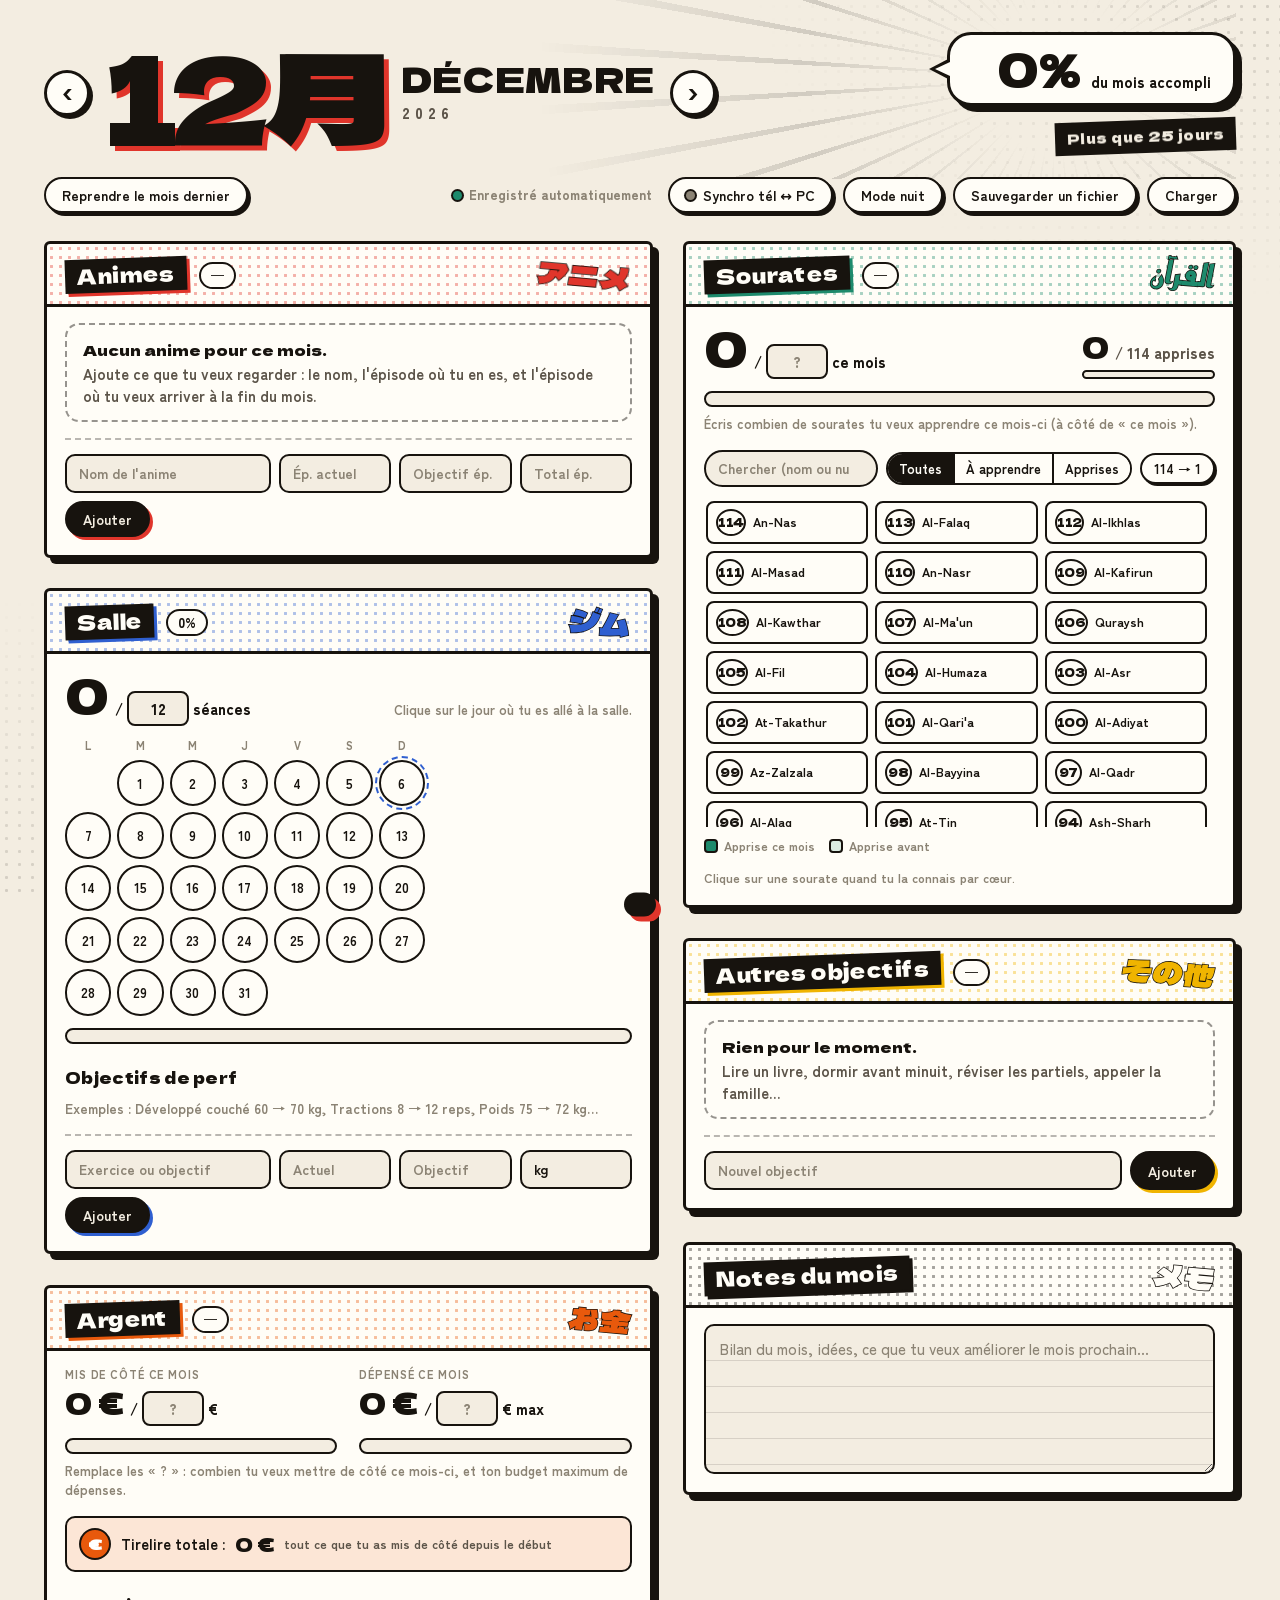
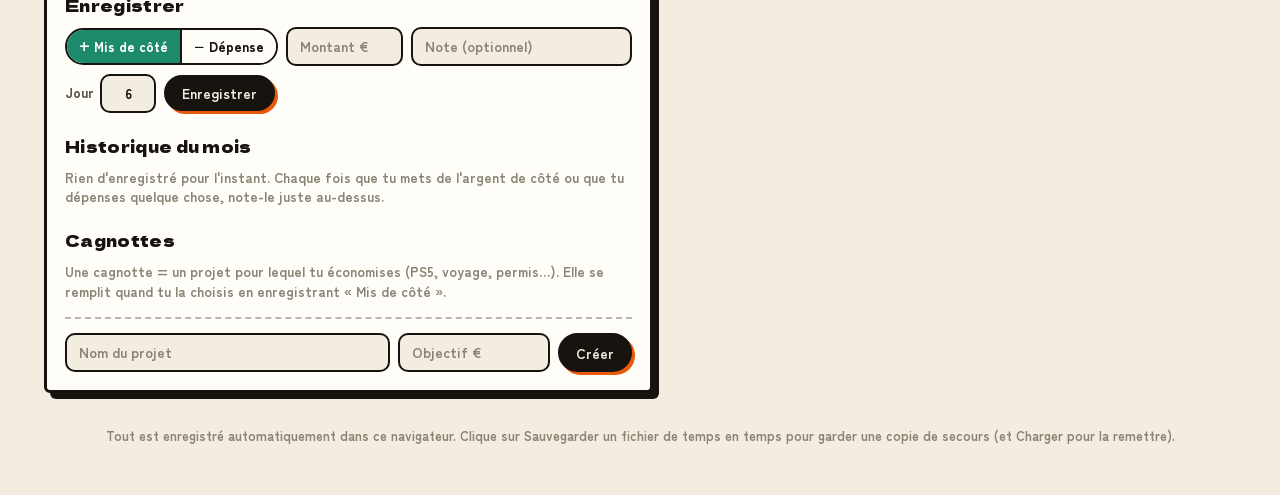
==== commit e75ddcfc: "Synchro telephone / PC via un gist GitHub Bouton Synchro tel <-> PC : on colle une cle GitHub (droit" ====
--- a/index.html
+++ b/index.html
@@ -40,6 +40,7 @@
       <button class="btn" data-act="copy" id="copyBtn">Reprendre le mois dernier</button>
       <span class="spacer"></span>
       <span class="saved-tag" id="savedTag" title="Chaque changement est enregistré tout seul dans ce navigateur">Enregistré automatiquement</span>
+      <button class="btn sync-btn" data-act="sync-open" id="syncBtn" data-state="off">Synchro tél ↔ PC</button>
       <button class="btn" data-act="theme" id="themeBtn">Mode nuit</button>
       <button class="btn" data-act="export" title="Télécharge un fichier avec toutes tes données (copie de secours)">Sauvegarder un fichier</button>
       <label class="btn" for="importFile" title="Recharge un fichier de sauvegarde">Charger</label>
@@ -113,6 +114,18 @@
     </footer>
   </div>
 
+  <!-- Fenêtre de synchro téléphone / PC -->
+  <div class="modal" id="syncModal" hidden role="dialog" aria-modal="true" aria-labelledby="syncTitle">
+    <div class="modal-card" style="--accent: var(--c-gym)">
+      <header class="panel-head">
+        <h2 id="syncTitle">Synchro tél ↔ PC</h2>
+        <span class="sfx">同期</span>
+        <button type="button" class="x" data-act="sync-close" aria-label="Fermer">×</button>
+      </header>
+      <div class="modal-body" id="syncBody"></div>
+    </div>
+  </div>
+
   <div class="toast" id="toast" role="status" aria-live="polite">
     <span class="toast-msg"></span>
     <button type="button" class="toast-undo" hidden>Annuler</button>
--- a/style.css
+++ b/style.css
@@ -995,12 +995,86 @@
   animation: fall linear forwards;
 }
 
+/* Bouton et fenêtre de synchro */
+.sync-btn::before {
+  content: '';
+  width: 9px;
+  height: 9px;
+  border-radius: 50%;
+  background: var(--muted);
+  box-shadow: 0 0 0 2px var(--ink);
+}
+.sync-btn[data-state="ok"]::before { background: var(--c-quran); }
+.sync-btn[data-state="busy"]::before { background: var(--c-todo); animation: blink .8s ease-in-out infinite; }
+.sync-btn[data-state="err"]::before { background: var(--red); }
+@keyframes blink { 50% { opacity: .25; } }
+
+.modal {
+  position: fixed;
+  inset: 0;
+  z-index: 80;
+  display: grid;
+  place-items: center;
+  padding: 16px;
+  background: rgba(10, 8, 6, .55);
+  animation: fadeIn .2s ease both;
+}
+.modal[hidden] { display: none; }
+.modal-card {
+  width: min(580px, 100%);
+  max-height: calc(100vh - 32px);
+  overflow-y: auto;
+  padding-bottom: 20px;
+  background: var(--card);
+  border: 3px solid var(--ink);
+  border-radius: var(--radius);
+  box-shadow: 8px 8px 0 var(--accent);
+  animation: megaPop .45s cubic-bezier(.2, 1.4, .4, 1) both;
+}
+.modal-card .panel-head .sfx { margin-left: auto; }
+.modal-body { padding: 16px 20px 0; font-weight: 500; }
+.modal-body p { margin: 0 0 12px; }
+.modal-body a { color: var(--accent); font-weight: 900; }
+.modal-body code {
+  padding: 1px 5px;
+  border: 1.5px solid var(--ink);
+  border-radius: 4px;
+  background: var(--paper);
+  font: 700 13px/1.4 Consolas, ui-monospace, monospace;
+}
+.steps { display: flex; flex-direction: column; gap: 14px; margin: 0 0 14px; padding-left: 22px; }
+.steps li::marker { font-family: var(--f-title); color: var(--accent); }
+.token-row { display: flex; flex-wrap: wrap; gap: 8px; margin-top: 8px; }
+.token-row input {
+  flex: 1 1 200px;
+  min-width: 0;
+  padding: 9px 12px;
+  border: 2.5px solid var(--ink);
+  border-radius: 10px;
+  background: var(--paper);
+  color: var(--ink);
+  font: 700 14px/1.2 Consolas, ui-monospace, monospace;
+  outline: none;
+}
+.token-row input:focus { box-shadow: 3px 3px 0 var(--accent); }
+.sync-actions { display: flex; flex-wrap: wrap; gap: 10px; margin: 4px 0 14px; }
+.sync-ok { font-weight: 700; }
+.sync-ok::before { content: '● '; color: var(--c-quran); }
+.sync-err {
+  padding: 8px 12px;
+  border: 2px solid var(--red);
+  border-radius: 10px;
+  color: var(--red);
+  font-weight: 900;
+}
+.btn:disabled { opacity: .6; cursor: wait; }
+
 /* Petite notification en bas */
 .toast {
   position: fixed;
   left: 50%;
   bottom: 22px;
-  z-index: 60;
+  z-index: 90;
   display: flex;
   align-items: center;
   gap: 14px;
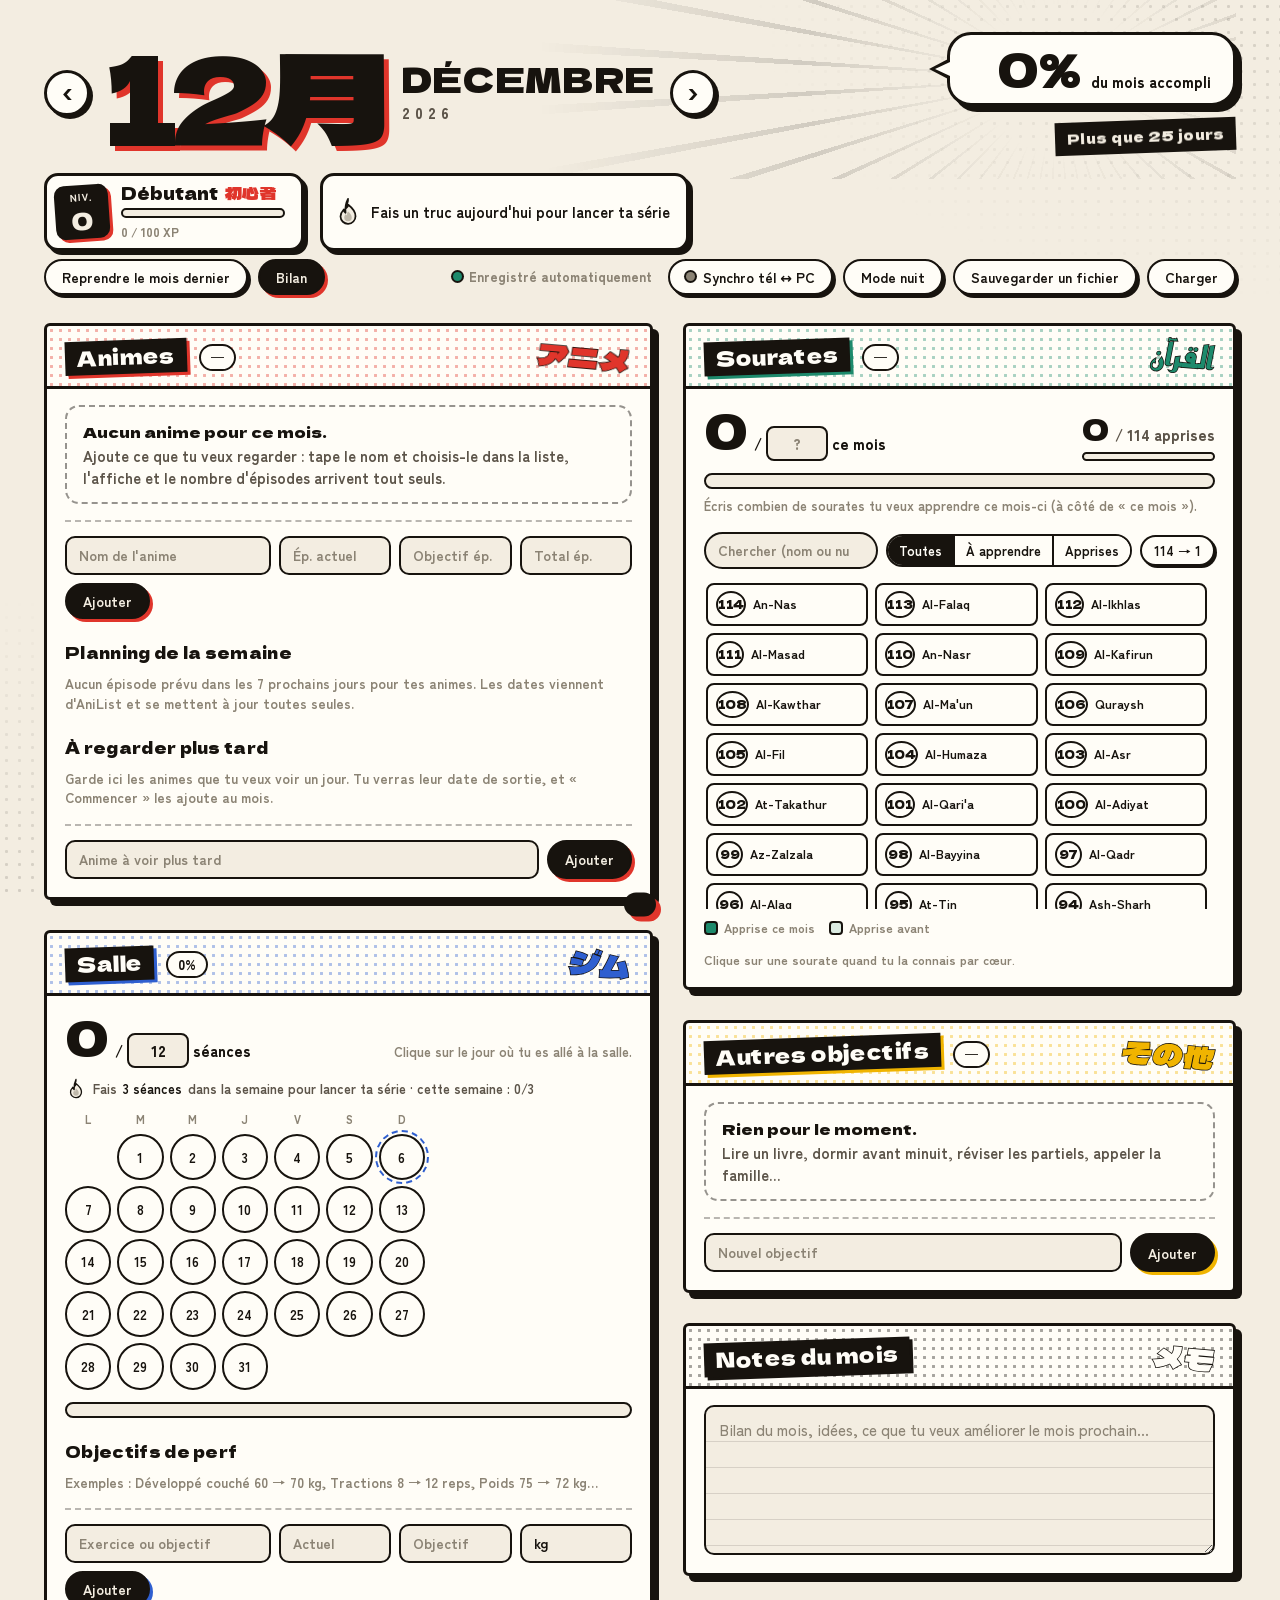
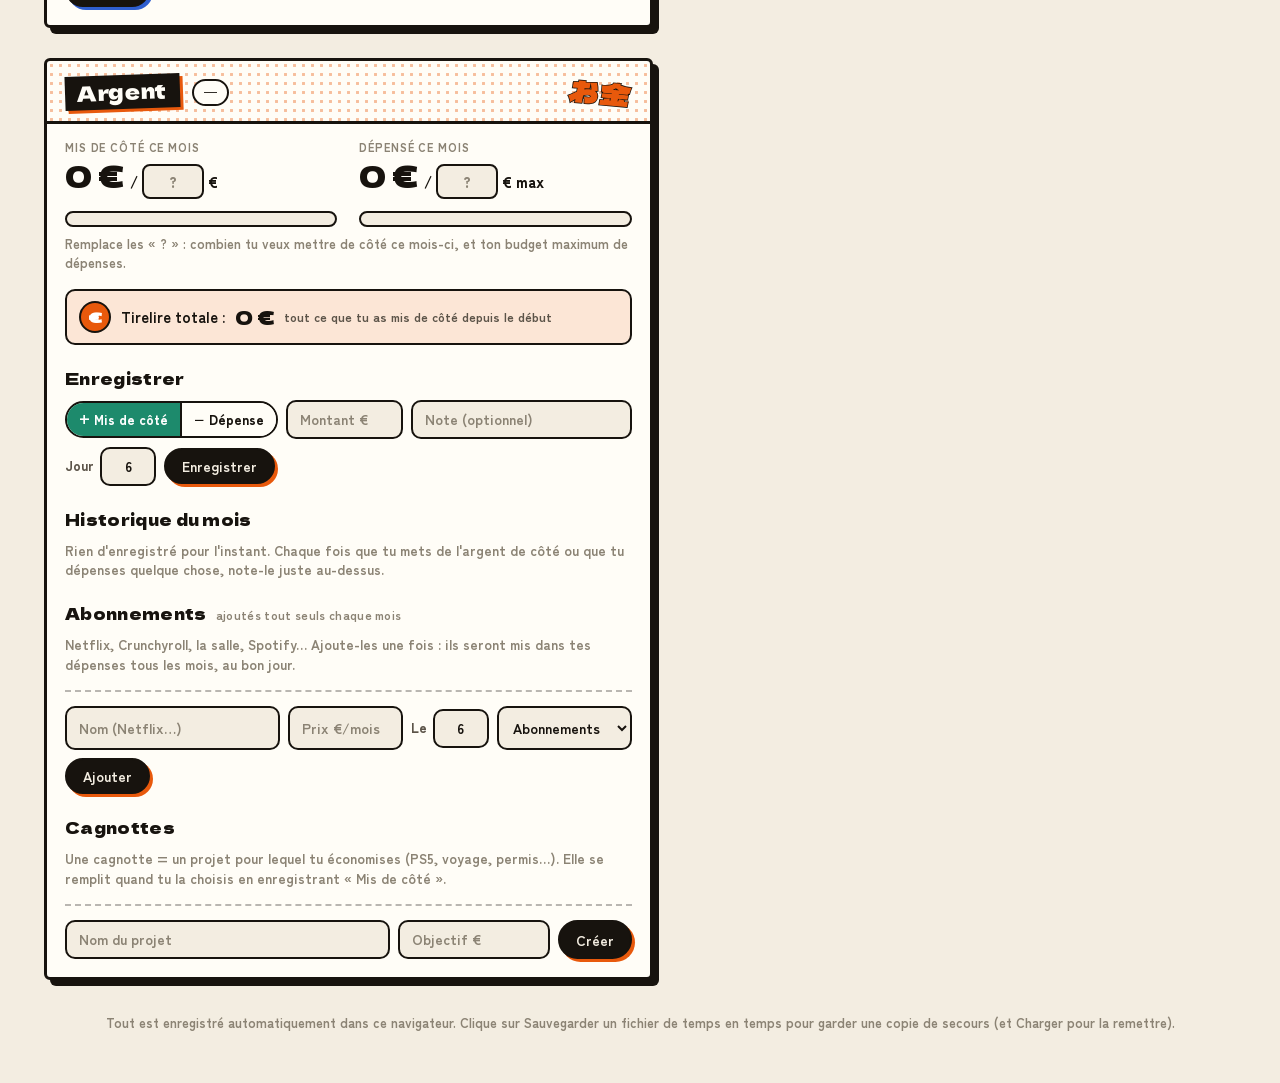
==== commit 06db6d7e: "Appli installable, logo, animes AniList, argent, rangs et bilan - Logo (icons/) et site installable " ====
--- a/index.html
+++ b/index.html
@@ -4,6 +4,15 @@
   <meta charset="utf-8">
   <meta name="viewport" content="width=device-width, initial-scale=1">
   <title>Mes Objectifs du Mois</title>
+  <meta name="description" content="Mes objectifs du mois : animes, sourates, salle, argent.">
+  <meta name="theme-color" content="#17130e">
+  <link rel="manifest" href="manifest.webmanifest">
+  <link rel="icon" type="image/png" href="icons/favicon-64.png">
+  <link rel="apple-touch-icon" href="icons/apple-touch-icon.png">
+  <meta name="mobile-web-app-capable" content="yes">
+  <meta name="apple-mobile-web-app-capable" content="yes">
+  <meta name="apple-mobile-web-app-title" content="Objectifs">
+  <meta name="apple-mobile-web-app-status-bar-style" content="black">
   <link rel="preconnect" href="https://fonts.googleapis.com">
   <link rel="preconnect" href="https://fonts.gstatic.com" crossorigin>
   <link href="https://fonts.googleapis.com/css2?family=Dela+Gothic+One&family=Reem+Kufi:wght@700&family=Zen+Kaku+Gothic+New:wght@500;700;900&display=swap" rel="stylesheet">
@@ -34,10 +43,31 @@
       </div>
     </header>
 
+    <!-- ===== Rang (XP) et série ===== -->
+    <div class="hud">
+      <button class="rank" data-act="bilan-open" title="Voir ton bilan et d'où vient ton XP">
+        <span class="rank-lvl"><small>NIV.</small><b id="rankLvl">0</b></span>
+        <span class="rank-info">
+          <span class="rank-name" id="rankName">Débutant</span>
+          <span class="xp-bar"><i id="rankBar"></i></span>
+          <small id="rankXp">0 / 100 XP</small>
+        </span>
+      </button>
+      <div class="streak" id="streak">
+        <svg class="flame" viewBox="0 0 24 24" aria-hidden="true">
+          <path class="fl-out" d="M12 1.5c.6 3.2-1.8 5-1.6 7.6.9-.6 1.6-1.7 1.8-2.9 2.7 2.1 5.8 5.2 5.8 9.1A6 6 0 0 1 6 15.6c0-2.6 1.3-4.2 2.6-5.6.1 1.2.6 2.2 1.4 2.7C9.6 8.9 10.4 4.6 12 1.5z"/>
+          <path class="fl-in" d="M12 11.5c1.6 1.4 3 2.9 3 4.8a3 3 0 0 1-6 0c0-1.2.6-2.1 1.3-2.8.2.6.5 1 1 1.2-.2-1.2 0-2.3.7-3.2z"/>
+        </svg>
+        <span id="streakTxt"></span>
+      </div>
+    </div>
+
     <!-- ===== Barre d'outils ===== -->
     <nav class="toolbar">
       <button class="btn" data-act="today" id="todayBtn" hidden>↺ Revenir à ce mois</button>
       <button class="btn" data-act="copy" id="copyBtn">Reprendre le mois dernier</button>
+      <button class="btn bilan-btn" data-act="bilan-open">Bilan</button>
+      <button class="btn install-btn" data-act="install" id="installBtn" hidden>Installer l'appli</button>
       <span class="spacer"></span>
       <span class="saved-tag" id="savedTag" title="Chaque changement est enregistré tout seul dans ce navigateur">Enregistré automatiquement</span>
       <button class="btn sync-btn" data-act="sync-open" id="syncBtn" data-state="off">Synchro tél ↔ PC</button>
@@ -126,6 +156,20 @@
     </div>
   </div>
 
+  <!-- Page Bilan -->
+  <div class="modal" id="bilanModal" hidden role="dialog" aria-modal="true" aria-labelledby="bilanTitle">
+    <div class="modal-card wide" style="--accent: var(--c-anime)">
+      <header class="panel-head">
+        <h2 id="bilanTitle">Bilan</h2>
+        <span class="sfx">まとめ</span>
+        <button type="button" class="x" data-act="modal-close" aria-label="Fermer">×</button>
+      </header>
+      <div class="modal-body" id="bilanBody"></div>
+    </div>
+  </div>
+
+  <div class="viz-tip" id="vizTip" hidden></div>
+
   <div class="toast" id="toast" role="status" aria-live="polite">
     <span class="toast-msg"></span>
     <button type="button" class="toast-undo" hidden>Annuler</button>
--- a/style.css
+++ b/style.css
@@ -19,6 +19,17 @@
   --c-money: #e8590c;
   --c-notes: #17130e;
 
+  /* Couleurs des catégories de dépenses (palette vérifiée daltonisme, ordre fixe) */
+  --cat-0: #8b8374;
+  --cat-1: #2a78d6;
+  --cat-2: #eb6834;
+  --cat-3: #1baf7a;
+  --cat-4: #eda100;
+  --cat-5: #e87ba4;
+  --cat-6: #008300;
+  --cat-7: #6250d6;
+  --grid: rgba(23, 19, 14, .12);
+
   --shadow: 6px 6px 0 var(--ink);
   --radius: 6px;
 
@@ -41,6 +52,16 @@
   --c-todo: #ffc629;
   --c-money: #ff8a3d;
   --c-notes: #efe7d6;
+
+  --cat-0: #8f8676;
+  --cat-1: #3987e5;
+  --cat-2: #d95926;
+  --cat-3: #199e70;
+  --cat-4: #c98500;
+  --cat-5: #d55181;
+  --cat-6: #0ca30c;
+  --cat-7: #9085e9;
+  --grid: rgba(239, 231, 214, .12);
 }
 
 * { box-sizing: border-box; }
@@ -904,6 +925,424 @@
   color: var(--muted);
 }
 
+/* ===================== Rang (XP) et série ===================== */
+
+.hud {
+  display: flex;
+  flex-wrap: wrap;
+  align-items: stretch;
+  gap: 12px 16px;
+  margin: 4px 0 6px;
+  animation: slideDown .6s .05s cubic-bezier(.2, 1.2, .35, 1) both;
+}
+.rank {
+  display: flex;
+  align-items: center;
+  gap: 12px;
+  min-width: 260px;
+  padding: 8px 16px 8px 8px;
+  border: 3px solid var(--ink);
+  border-radius: 14px;
+  background: var(--card);
+  color: var(--ink);
+  text-align: left;
+  cursor: pointer;
+  box-shadow: 4px 4px 0 var(--ink);
+  transition: transform .12s, box-shadow .12s;
+}
+.rank:hover { transform: translate(-1px, -1px); box-shadow: 5px 5px 0 var(--ink); }
+.rank:active { transform: translate(3px, 3px); box-shadow: 0 0 0 var(--ink); }
+.rank-lvl {
+  display: grid;
+  place-items: center;
+  width: 54px;
+  height: 54px;
+  border-radius: 10px;
+  background: var(--ink);
+  color: var(--paper);
+  line-height: 1;
+  transform: rotate(-4deg);
+  box-shadow: 3px 3px 0 var(--red);
+}
+.rank-lvl small { font-size: 10px; font-weight: 900; letter-spacing: .1em; margin-top: 4px; }
+.rank-lvl b { font-family: var(--f-title); font-weight: 400; font-size: 24px; margin-bottom: 4px; }
+.rank-info { display: flex; flex-direction: column; gap: 5px; flex: 1; min-width: 0; }
+.rank-name { font-family: var(--f-title); font-size: 17px; line-height: 1.1; }
+.rank-name i, .b-rank-name i, .new-rank i { font-style: normal; color: var(--red); margin-left: 4px; }
+.rank-info small { font-size: 12px; font-weight: 900; color: var(--muted); }
+.xp-bar {
+  display: block;
+  height: 10px;
+  border: 2px solid var(--ink);
+  border-radius: 999px;
+  background: var(--paper);
+  overflow: hidden;
+}
+.xp-bar i {
+  display: block;
+  height: 100%;
+  width: 0;
+  background: linear-gradient(90deg, var(--c-todo), var(--red));
+  transition: width .8s cubic-bezier(.2, .9, .3, 1.1);
+}
+.xp-bar.big { height: 16px; border-width: 2.5px; }
+
+.streak {
+  display: inline-flex;
+  align-items: center;
+  gap: 8px;
+  padding: 8px 16px 8px 10px;
+  border: 3px solid var(--ink);
+  border-radius: 14px;
+  background: var(--card);
+  font-weight: 700;
+  box-shadow: 4px 4px 0 var(--ink);
+}
+.streak b { font-family: var(--f-title); font-weight: 400; font-size: 18px; }
+.flame { width: 30px; height: 30px; flex-shrink: 0; overflow: visible; }
+.flame .fl-out { fill: var(--red); stroke: var(--ink); stroke-width: 1.4; stroke-linejoin: round; }
+.flame .fl-in { fill: var(--c-todo); }
+.streak:not(.cold) .flame, .gym-streak:not(.cold) .flame { animation: flicker 1.6s ease-in-out infinite; transform-origin: 50% 90%; }
+.cold .flame .fl-out { fill: var(--paper); }
+.cold .flame .fl-in { fill: var(--muted); opacity: .5; }
+@keyframes flicker {
+  0%, 100% { transform: scale(1) rotate(0); }
+  30% { transform: scale(1.06, .96) rotate(-3deg); }
+  60% { transform: scale(.97, 1.05) rotate(2deg); }
+}
+
+.gym-streak {
+  display: flex;
+  align-items: center;
+  flex-wrap: wrap;
+  gap: 6px;
+  margin: 10px 0 0;
+  font-size: 13px;
+  font-weight: 700;
+  color: var(--ink-soft);
+}
+.gym-streak .flame { width: 22px; height: 22px; }
+.gym-streak b { color: var(--ink); }
+
+.bilan-btn { background: var(--ink); color: var(--paper); box-shadow: 3px 3px 0 var(--red); }
+.install-btn { background: var(--c-todo); color: #17130e; }
+
+/* ===================== Animes : affiches, sorties, notes ===================== */
+
+.anime-row { display: flex; gap: 12px; align-items: flex-start; }
+.anime-main { flex: 1; min-width: 0; }
+.cover {
+  flex-shrink: 0;
+  display: block;
+  width: 64px;
+  aspect-ratio: 23 / 33;
+  object-fit: cover;
+  border: 2.5px solid var(--ink);
+  border-radius: 6px;
+  background: var(--paper);
+  box-shadow: 3px 3px 0 var(--accent, var(--red));
+}
+.cover.xs { width: 30px; border-width: 2px; border-radius: 4px; box-shadow: none; }
+.cover.sm { width: 44px; box-shadow: 2px 2px 0 var(--accent, var(--red)); }
+.cover.md { width: 100%; box-shadow: none; border-radius: 6px 6px 0 0; border-width: 0 0 2.5px; }
+.cover-empty {
+  display: grid;
+  place-items: center;
+  font-family: var(--f-title);
+  font-size: 22px;
+  color: var(--muted);
+  background-image: radial-gradient(color-mix(in srgb, var(--ink) 18%, transparent) 1.2px, transparent 1.5px);
+  background-size: 7px 7px;
+}
+.cover.xs.cover-empty { font-size: 12px; }
+.cover.md.cover-empty { font-size: 34px; }
+
+.air { margin: 2px 0 0; font-size: 12.5px; font-weight: 700; color: var(--ink-soft); }
+.behind {
+  display: inline-block;
+  margin-left: 4px;
+  padding: 1px 7px 2px;
+  border-radius: 999px;
+  background: var(--accent);
+  color: #fff;
+  font-size: 11.5px;
+  white-space: nowrap;
+}
+
+.rating { display: flex; align-items: center; flex-wrap: wrap; gap: 4px; margin-top: 10px; font-size: 13px; font-weight: 900; }
+.rating > span { margin-right: 4px; }
+.rating button {
+  width: 26px;
+  height: 26px;
+  padding: 0;
+  border: 2px solid var(--ink);
+  border-radius: 6px;
+  background: var(--card);
+  color: var(--ink);
+  font: 900 12px/1 var(--f-body);
+  cursor: pointer;
+  transition: transform .1s, background .15s;
+}
+.rating button:hover { transform: translateY(-2px); }
+.rating button.on { background: var(--c-todo); color: #17130e; }
+.rating b { margin-left: 6px; font-family: var(--f-title); font-weight: 400; font-size: 16px; }
+
+/* Liste de suggestions AniList */
+.sugg-wrap { position: relative; flex: 3 1 170px; min-width: 0; display: flex; }
+.sugg-wrap input { flex: 1; }
+.sugg {
+  position: absolute;
+  left: 0;
+  right: 0;
+  top: calc(100% + 6px);
+  z-index: 30;
+  max-height: 320px;
+  overflow-y: auto;
+  border: 2.5px solid var(--ink);
+  border-radius: 10px;
+  background: var(--card);
+  box-shadow: 5px 5px 0 var(--ink);
+  animation: popIn .2s ease both;
+}
+.sugg[hidden] { display: none; }
+.sugg-item {
+  display: flex;
+  align-items: center;
+  gap: 10px;
+  width: 100%;
+  padding: 7px 10px;
+  border: 0;
+  border-bottom: 1.5px dashed color-mix(in srgb, var(--ink) 25%, transparent);
+  background: transparent;
+  color: var(--ink);
+  text-align: left;
+  cursor: pointer;
+  font: 700 13.5px/1.2 var(--f-body);
+}
+.sugg-item:last-child { border-bottom: 0; }
+.sugg-item:hover, .sugg-item:focus { background: color-mix(in srgb, var(--accent) 14%, var(--card)); outline: none; }
+.sugg-item span { display: flex; flex-direction: column; gap: 2px; min-width: 0; }
+.sugg-item small { font-size: 12px; color: var(--muted); }
+.sugg-none { margin: 0; padding: 10px 12px; font-size: 13px; font-weight: 700; color: var(--muted); }
+
+/* Planning de la semaine */
+.planning { display: flex; flex-direction: column; gap: 10px; }
+.plan-day h4 {
+  margin: 0 0 6px;
+  font-family: var(--f-title);
+  font-weight: 400;
+  font-size: 14px;
+  color: var(--accent);
+}
+.plan-item {
+  display: flex;
+  align-items: center;
+  gap: 10px;
+  padding: 5px 8px;
+  margin-bottom: 5px;
+  border: 2px solid var(--ink);
+  border-radius: 8px;
+  background: var(--card);
+  font-weight: 700;
+}
+.plan-time { font-family: var(--f-title); font-size: 13px; min-width: 42px; }
+.plan-name { flex: 1; min-width: 0; overflow: hidden; text-overflow: ellipsis; white-space: nowrap; }
+.plan-item b { font-size: 13px; white-space: nowrap; }
+
+/* À regarder plus tard */
+.watch-grid { display: grid; grid-template-columns: repeat(auto-fill, minmax(118px, 1fr)); gap: 12px; }
+.watch-card {
+  display: flex;
+  flex-direction: column;
+  border: 2.5px solid var(--ink);
+  border-radius: 8px;
+  background: var(--card);
+  overflow: hidden;
+  transition: transform .15s, box-shadow .15s;
+}
+.watch-card:hover { transform: translate(-2px, -2px); box-shadow: 4px 4px 0 var(--ink); }
+.watch-card.is-new { animation: popIn .45s cubic-bezier(.2, 1.4, .4, 1) both; }
+.w-info { display: flex; flex-direction: column; gap: 3px; padding: 7px 8px 4px; min-width: 0; }
+.w-info b { font-size: 13px; line-height: 1.2; overflow: hidden; display: -webkit-box; -webkit-line-clamp: 2; -webkit-box-orient: vertical; }
+.w-info small { font-size: 11.5px; font-weight: 700; color: var(--muted); line-height: 1.25; }
+.w-actions { display: flex; align-items: center; justify-content: space-between; gap: 4px; padding: 4px 6px 8px 8px; margin-top: auto; }
+.w-actions .btn { padding: 6px 9px; font-size: 12px; }
+
+/* ===================== Argent : catégories et abonnements ===================== */
+
+.cat-dot {
+  display: inline-block;
+  flex-shrink: 0;
+  width: 10px;
+  height: 10px;
+  margin-right: 6px;
+  border-radius: 3px;
+  vertical-align: 0;
+  box-shadow: 0 0 0 1.5px var(--ink);
+}
+.e-tag {
+  margin-left: 4px;
+  padding: 1px 6px;
+  border-radius: 999px;
+  background: color-mix(in srgb, var(--ink) 10%, transparent);
+  font-style: normal;
+  font-size: 11px;
+  font-weight: 900;
+  color: var(--ink-soft);
+}
+.entry.planned { opacity: .62; border-style: dashed; }
+.sub-note { font-family: var(--f-body); font-size: 12px; font-weight: 700; color: var(--muted); margin-left: 6px; }
+
+.sub-list { display: flex; flex-direction: column; gap: 8px; }
+.sub-row {
+  display: flex;
+  align-items: center;
+  flex-wrap: wrap;
+  gap: 8px;
+  padding: 7px 8px 7px 12px;
+  border: 2px solid var(--ink);
+  border-radius: 10px;
+  background: var(--card);
+}
+.sub-row.is-new { animation: popIn .45s cubic-bezier(.2, 1.4, .4, 1) both; }
+.sub-row.paused { opacity: .55; }
+.sub-row .name { flex: 1 1 110px; font-size: 15px; }
+.sub-row .cat-dot { margin-right: 0; }
+.sub-amt, .sub-day { display: inline-flex; align-items: center; gap: 4px; font-size: 13px; font-weight: 900; }
+.sub-row .num-in { width: 64px; padding: 4px; font-size: 14px; }
+.sub-day .num-in { width: 44px; }
+
+/* Camembert (donut) */
+.donut-wrap { display: flex; align-items: center; flex-wrap: wrap; gap: 14px 22px; }
+.donut { width: 160px; height: 160px; flex-shrink: 0; }
+.donut .seg { fill: none; stroke-width: 18; cursor: pointer; transition: stroke-width .15s; }
+.donut .seg:hover { stroke-width: 21; }
+.d-total { font-family: var(--f-title); font-size: 12px; fill: var(--ink); text-anchor: middle; }
+.d-sub { font-size: 9px; font-weight: 700; fill: var(--muted); text-anchor: middle; }
+.donut-legend { flex: 1 1 180px; display: flex; flex-direction: column; gap: 6px; margin: 0; padding: 0; list-style: none; }
+.donut-legend li {
+  display: grid;
+  grid-template-columns: auto 1fr auto 42px;
+  align-items: center;
+  gap: 4px;
+  font-size: 13.5px;
+  font-weight: 700;
+}
+.donut-legend b { font-family: var(--f-title); font-weight: 400; }
+.donut-legend em { font-style: normal; font-size: 12px; color: var(--muted); text-align: right; }
+
+/* ===================== Bilan ===================== */
+
+.modal-card.wide { width: min(980px, 100%); }
+.b-rank { display: flex; align-items: center; gap: 18px; flex-wrap: wrap; }
+.b-lvl {
+  display: grid;
+  place-items: center;
+  width: 92px;
+  height: 92px;
+  border-radius: 16px;
+  background: var(--ink);
+  color: var(--paper);
+  line-height: 1;
+  transform: rotate(-4deg);
+  box-shadow: 5px 5px 0 var(--red);
+}
+.b-lvl small { font-size: 11px; font-weight: 900; letter-spacing: .15em; margin-top: 8px; }
+.b-lvl b { font-family: var(--f-title); font-weight: 400; font-size: 42px; margin-bottom: 8px; }
+.b-rank-info { flex: 1 1 260px; }
+.b-rank-name { margin: 0 0 8px !important; font-family: var(--f-title); font-size: 26px; line-height: 1.1; }
+
+.b-cards { display: grid; grid-template-columns: repeat(auto-fill, minmax(150px, 1fr)); gap: 10px; margin-top: 20px; }
+.b-card {
+  display: flex;
+  align-items: center;
+  gap: 8px;
+  padding: 10px 12px;
+  border: 2.5px solid var(--ink);
+  border-radius: 10px;
+  background: var(--paper);
+}
+.b-card > b { font-family: var(--f-title); font-weight: 400; font-size: 24px; line-height: 1; white-space: nowrap; }
+.b-card span { font-size: 12.5px; font-weight: 700; line-height: 1.25; }
+.b-card small { color: var(--muted); }
+.b-card .flame { width: 26px; height: 26px; }
+
+.charts { display: grid; grid-template-columns: repeat(auto-fill, minmax(280px, 1fr)); gap: 14px; }
+.chart {
+  margin: 0;
+  padding: 10px 12px 6px;
+  border: 2.5px solid var(--ink);
+  border-radius: 10px;
+  background: var(--card);
+}
+.chart figcaption { font-family: var(--f-title); font-size: 14px; margin-bottom: 4px; }
+.chart svg { display: block; width: 100%; height: auto; overflow: visible; }
+.chart .grid { stroke: var(--grid); stroke-width: 1; }
+.chart .grid.base { stroke: color-mix(in srgb, var(--ink) 35%, transparent); }
+.chart .tick { font-size: 9.5px; font-weight: 700; fill: var(--muted); font-family: var(--f-body); }
+.chart .val { font-size: 11px; font-weight: 900; fill: var(--ink); font-family: var(--f-body); }
+.chart .hit { fill: transparent; cursor: pointer; }
+.chart .hit:hover { fill: color-mix(in srgb, var(--ink) 6%, transparent); }
+.chart-legend { display: flex; gap: 14px; font-size: 12px; font-weight: 700; margin-bottom: 2px; }
+.chart-legend span { display: inline-flex; align-items: center; gap: 5px; }
+.chart-legend i { width: 11px; height: 11px; border-radius: 3px; }
+
+.b-table { margin-top: 12px; font-size: 13px; }
+.b-table summary { cursor: pointer; font-weight: 900; color: var(--ink-soft); }
+.table-scroll { overflow-x: auto; margin-top: 8px; }
+.b-table table { width: 100%; border-collapse: collapse; font-variant-numeric: tabular-nums; }
+.b-table th, .b-table td { padding: 6px 8px; border-bottom: 1.5px solid var(--grid); text-align: right; white-space: nowrap; }
+.b-table th:first-child, .b-table td:first-child { text-align: left; }
+.b-table th { font-size: 12px; color: var(--muted); }
+
+.xp-list { margin: 0; padding: 0; list-style: none; display: flex; flex-direction: column; gap: 4px; }
+.xp-list li {
+  display: grid;
+  grid-template-columns: 1fr auto 80px;
+  gap: 10px;
+  padding: 6px 10px;
+  border-bottom: 1.5px dashed var(--grid);
+  font-size: 13.5px;
+  font-weight: 700;
+}
+.xp-list em { font-style: normal; color: var(--muted); }
+.xp-list b { text-align: right; font-family: var(--f-title); font-weight: 400; }
+
+.done-list { display: grid; grid-template-columns: repeat(auto-fill, minmax(230px, 1fr)); gap: 10px; }
+.done-item {
+  display: flex;
+  align-items: center;
+  gap: 10px;
+  padding: 8px 10px;
+  border: 2px solid var(--ink);
+  border-radius: 10px;
+  background: var(--card);
+}
+.done-item span { flex: 1; min-width: 0; display: flex; flex-direction: column; gap: 2px; }
+.done-item b { font-size: 13.5px; overflow: hidden; text-overflow: ellipsis; white-space: nowrap; }
+.done-item small { font-size: 12px; color: var(--muted); font-weight: 700; }
+.done-item .note { font-style: normal; font-family: var(--f-title); font-size: 15px; white-space: nowrap; }
+
+.viz-tip {
+  position: fixed;
+  z-index: 95;
+  max-width: 260px;
+  padding: 6px 10px;
+  border-radius: 8px;
+  background: var(--ink);
+  color: var(--paper);
+  font-size: 12.5px;
+  font-weight: 700;
+  pointer-events: none;
+  box-shadow: 3px 3px 0 var(--red);
+}
+.viz-tip[hidden] { display: none; }
+
+/* Montée de niveau */
+.mega-in .lv { display: block; margin-top: 6px; font-family: var(--f-title); font-size: 26px; }
+.mega-in .new-rank { display: block; margin-top: 8px; font-size: 16px; }
+.burst.big { width: 720px; height: 720px; margin: -360px 0 0 -360px; position: absolute; z-index: -1; }
+
 /* ===================== Effets ===================== */
 
 /* Lignes d'action quand on atteint un objectif */
@@ -1168,6 +1607,14 @@
   .anime-goal { margin-left: 0; width: 100%; flex-direction: row; align-items: center; justify-content: space-between; }
   .q-total { margin-left: 0; text-align: left; }
   .money-stats { grid-template-columns: minmax(0, 1fr); }
+  .rank { min-width: 0; flex: 1 1 100%; }
+  .streak { flex: 1 1 100%; }
+  .cover { width: 54px; }
+  .donut { width: 140px; height: 140px; }
+  .b-lvl { width: 74px; height: 74px; }
+  .b-lvl b { font-size: 32px; }
+  .modal { padding: 8px; }
+  .modal-body { padding: 14px 14px 0; }
   .saved-tag { width: 100%; order: 10; padding: 2px 4px 0; }
   .hanko { right: 40px; }
 }
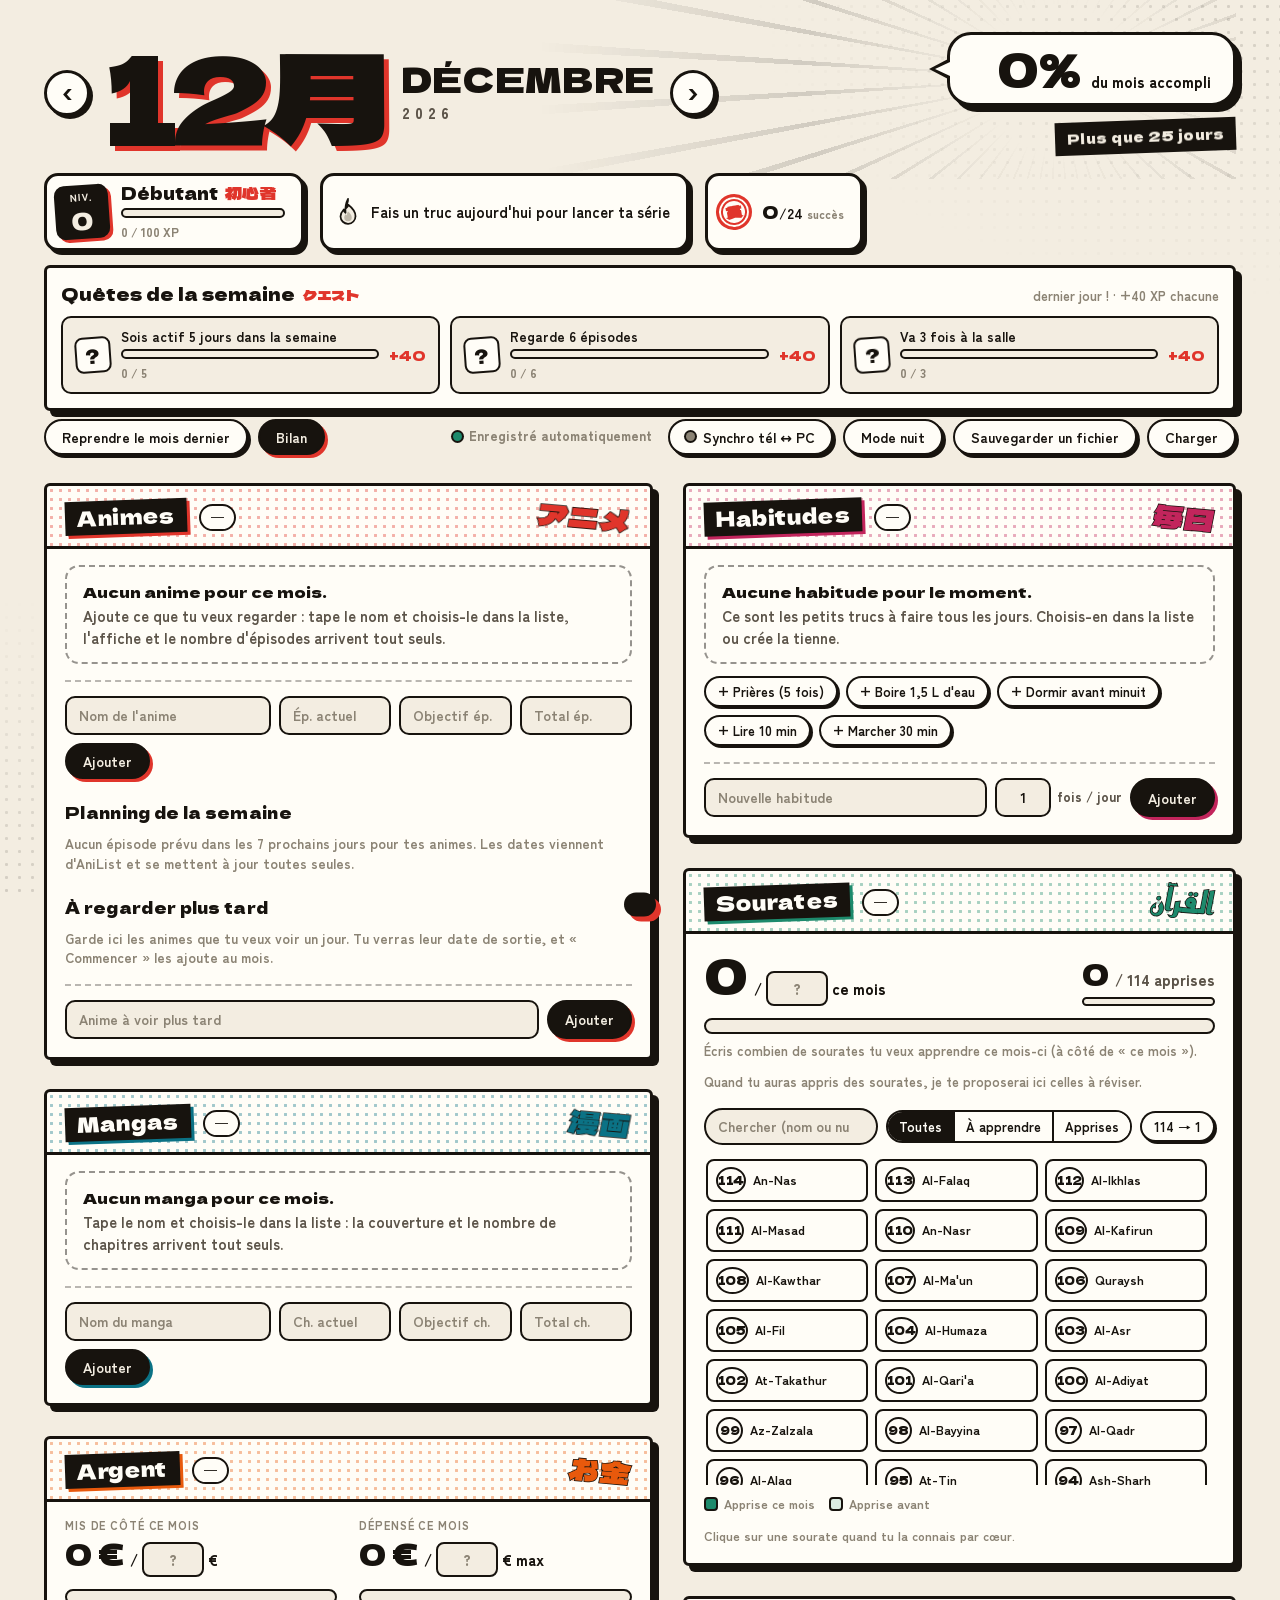
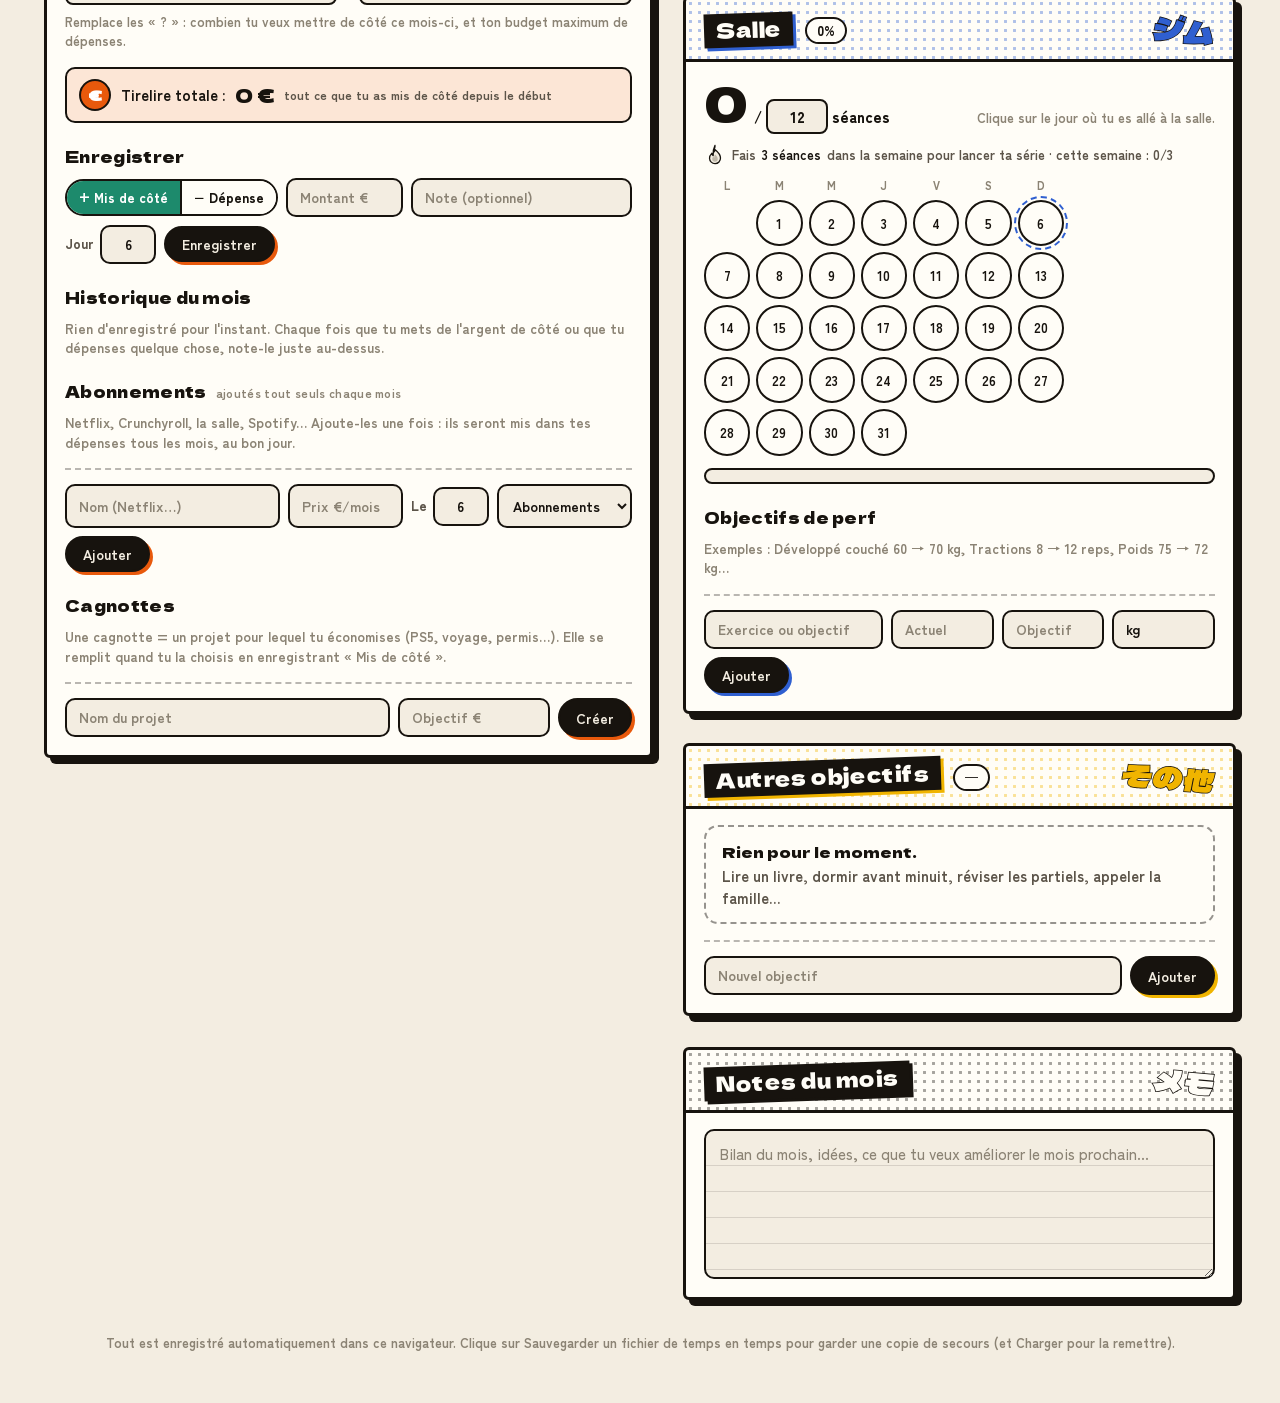
==== commit d82fcf89: "Habitudes, revision des sourates, mangas, quetes et succes - Habitudes du jour : grille du mois + ca" ====
--- a/index.html
+++ b/index.html
@@ -60,7 +60,14 @@
         </svg>
         <span id="streakTxt"></span>
       </div>
+      <button class="hud-chip" data-act="bilan-open" title="Voir tes succès">
+        <span class="badge ok" aria-hidden="true">賞</span>
+        <span><b id="badgeCount">0</b>/24 <small>succès</small></span>
+      </button>
     </div>
+
+    <!-- ===== Quêtes de la semaine ===== -->
+    <section class="quests" id="quests" aria-label="Quêtes de la semaine"></section>
 
     <!-- ===== Barre d'outils ===== -->
     <nav class="toolbar">
@@ -80,7 +87,7 @@
     <!-- ===== Les panneaux ===== -->
     <main class="board" id="board">
       <div class="col">
-        <section class="panel" style="--i:0; --accent: var(--c-anime)">
+        <section class="panel" style="--i:0; --accent: var(--c-anime); --o:2">
           <header class="panel-head">
             <h2>Animes</h2>
             <span class="chip" data-chip="anime">—</span>
@@ -89,7 +96,45 @@
           <div class="panel-body" id="animeBody"></div>
         </section>
 
-        <section class="panel" style="--i:2; --accent: var(--c-gym)">
+        <section class="panel" style="--i:2; --accent: var(--c-manga); --o:5">
+          <header class="panel-head">
+            <h2>Mangas</h2>
+            <span class="chip" data-chip="manga">—</span>
+            <span class="sfx">漫画</span>
+          </header>
+          <div class="panel-body" id="mangaBody"></div>
+        </section>
+
+        <section class="panel" style="--i:4; --accent: var(--c-money); --o:6">
+          <header class="panel-head">
+            <h2>Argent</h2>
+            <span class="chip" data-chip="money">—</span>
+            <span class="sfx">お金</span>
+          </header>
+          <div class="panel-body" id="moneyBody"></div>
+        </section>
+      </div>
+
+      <div class="col">
+        <section class="panel" style="--i:1; --accent: var(--c-habit); --o:1">
+          <header class="panel-head">
+            <h2>Habitudes</h2>
+            <span class="chip" data-chip="habits">—</span>
+            <span class="sfx">毎日</span>
+          </header>
+          <div class="panel-body" id="habitBody"></div>
+        </section>
+
+        <section class="panel" style="--i:2; --accent: var(--c-quran); --o:3">
+          <header class="panel-head">
+            <h2>Sourates</h2>
+            <span class="chip" data-chip="quran">—</span>
+            <span class="sfx ar" lang="ar">القرآن</span>
+          </header>
+          <div class="panel-body" id="quranBody"></div>
+        </section>
+
+        <section class="panel" style="--i:3; --accent: var(--c-gym); --o:4">
           <header class="panel-head">
             <h2>Salle</h2>
             <span class="chip" data-chip="gym">—</span>
@@ -98,27 +143,7 @@
           <div class="panel-body" id="gymBody"></div>
         </section>
 
-        <section class="panel" style="--i:4; --accent: var(--c-money)">
-          <header class="panel-head">
-            <h2>Argent</h2>
-            <span class="chip" data-chip="money">—</span>
-            <span class="sfx">お金</span>
-          </header>
-          <div class="panel-body" id="moneyBody"></div>
-        </section>
-      </div>
-
-      <div class="col">
-        <section class="panel" style="--i:1; --accent: var(--c-quran)">
-          <header class="panel-head">
-            <h2>Sourates</h2>
-            <span class="chip" data-chip="quran">—</span>
-            <span class="sfx ar" lang="ar">القرآن</span>
-          </header>
-          <div class="panel-body" id="quranBody"></div>
-        </section>
-
-        <section class="panel" style="--i:3; --accent: var(--c-todo)">
+        <section class="panel" style="--i:3; --accent: var(--c-todo); --o:7">
           <header class="panel-head">
             <h2>Autres objectifs</h2>
             <span class="chip" data-chip="todos">—</span>
@@ -127,7 +152,7 @@
           <div class="panel-body" id="todoBody"></div>
         </section>
 
-        <section class="panel panel-notes" style="--i:4; --accent: var(--c-notes)">
+        <section class="panel panel-notes" style="--i:4; --accent: var(--c-notes); --o:8">
           <header class="panel-head">
             <h2>Notes du mois</h2>
             <span class="sfx">メモ</span>
@@ -146,7 +171,7 @@
 
   <!-- Fenêtre de synchro téléphone / PC -->
   <div class="modal" id="syncModal" hidden role="dialog" aria-modal="true" aria-labelledby="syncTitle">
-    <div class="modal-card" style="--accent: var(--c-gym)">
+    <div class="modal-card" style="--accent: var(--c-gym); --o:4">
       <header class="panel-head">
         <h2 id="syncTitle">Synchro tél ↔ PC</h2>
         <span class="sfx">同期</span>
@@ -158,7 +183,7 @@
 
   <!-- Page Bilan -->
   <div class="modal" id="bilanModal" hidden role="dialog" aria-modal="true" aria-labelledby="bilanTitle">
-    <div class="modal-card wide" style="--accent: var(--c-anime)">
+    <div class="modal-card wide" style="--accent: var(--c-anime); --o:2">
       <header class="panel-head">
         <h2 id="bilanTitle">Bilan</h2>
         <span class="sfx">まとめ</span>
--- a/style.css
+++ b/style.css
@@ -18,6 +18,8 @@
   --c-todo: #f0b400;
   --c-money: #e8590c;
   --c-notes: #17130e;
+  --c-habit: #c2255c;
+  --c-manga: #0b7285;
 
   /* Couleurs des catégories de dépenses (palette vérifiée daltonisme, ordre fixe) */
   --cat-0: #8b8374;
@@ -52,6 +54,8 @@
   --c-todo: #ffc629;
   --c-money: #ff8a3d;
   --c-notes: #efe7d6;
+  --c-habit: #f06595;
+  --c-manga: #22b8cf;
 
   --cat-0: #8f8676;
   --cat-1: #3987e5;
@@ -1338,6 +1342,262 @@
 }
 .viz-tip[hidden] { display: none; }
 
+/* ===================== Succès (tampons) ===================== */
+
+.badge {
+  display: grid;
+  place-items: center;
+  flex-shrink: 0;
+  width: 44px;
+  height: 44px;
+  border: 2.5px dashed color-mix(in srgb, var(--ink) 35%, transparent);
+  border-radius: 50%;
+  color: var(--muted);
+  font-family: var(--f-title);
+  font-size: 20px;
+  line-height: 1;
+}
+.badge.ok {
+  border: 3px solid var(--red);
+  color: var(--red);
+  background: var(--card);
+  box-shadow: inset 0 0 0 2px var(--card), inset 0 0 0 4px var(--red);
+  transform: rotate(-10deg);
+}
+.badge.big { width: 96px; height: 96px; font-size: 44px; margin: 10px auto 4px; animation: stamp .5s .2s cubic-bezier(.2, 1.6, .4, 1) both; }
+
+.hud-chip {
+  display: inline-flex;
+  align-items: center;
+  gap: 10px;
+  padding: 6px 16px 6px 8px;
+  border: 3px solid var(--ink);
+  border-radius: 14px;
+  background: var(--card);
+  color: var(--ink);
+  font: 700 14px/1.1 var(--f-body);
+  cursor: pointer;
+  box-shadow: 4px 4px 0 var(--ink);
+  transition: transform .12s, box-shadow .12s;
+}
+.hud-chip:hover { transform: translate(-1px, -1px); box-shadow: 5px 5px 0 var(--ink); }
+.hud-chip .badge { width: 36px; height: 36px; font-size: 16px; }
+.hud-chip b { font-family: var(--f-title); font-weight: 400; font-size: 18px; }
+.hud-chip small { color: var(--muted); font-weight: 900; }
+
+.badges { display: grid; grid-template-columns: repeat(auto-fill, minmax(210px, 1fr)); gap: 10px; }
+.badge-item {
+  display: flex;
+  align-items: center;
+  gap: 10px;
+  padding: 8px 10px;
+  border: 2px solid color-mix(in srgb, var(--ink) 30%, transparent);
+  border-radius: 10px;
+  background: var(--paper);
+  opacity: .75;
+}
+.badge-item.ok { border: 2.5px solid var(--ink); background: var(--card); opacity: 1; }
+.badge-item span:last-child { display: flex; flex-direction: column; gap: 2px; min-width: 0; }
+.badge-item b { font-size: 13.5px; }
+.badge-item small { font-size: 11.5px; font-weight: 700; color: var(--muted); line-height: 1.25; }
+
+/* ===================== Quêtes ===================== */
+
+.quests {
+  margin: 14px 0 6px;
+  padding: 12px 14px 14px;
+  border: 3px solid var(--ink);
+  border-radius: var(--radius);
+  background: var(--card);
+  box-shadow: var(--shadow);
+  animation: slideDown .6s .08s cubic-bezier(.2, 1.2, .35, 1) both;
+}
+.quests:empty { display: none; }
+.quests-head { display: flex; align-items: baseline; justify-content: space-between; flex-wrap: wrap; gap: 4px 12px; margin-bottom: 10px; }
+.quests-head h3 { margin: 0; font-family: var(--f-title); font-weight: 400; font-size: 18px; }
+.quests-head .jp { color: var(--red); font-size: 14px; margin-left: 4px; }
+.quests-head .hint { margin: 0; }
+.quest-list { display: grid; grid-template-columns: repeat(auto-fit, minmax(230px, 1fr)); gap: 10px; }
+.quest {
+  position: relative;
+  display: flex;
+  align-items: center;
+  gap: 10px;
+  padding: 10px 12px;
+  border: 2.5px solid var(--ink);
+  border-radius: 10px;
+  background: var(--paper);
+  transition: transform .15s, box-shadow .15s;
+}
+.quest:hover { transform: translate(-2px, -2px); box-shadow: 3px 3px 0 var(--ink); }
+.q-icon {
+  display: grid;
+  place-items: center;
+  flex-shrink: 0;
+  width: 36px;
+  height: 36px;
+  border: 2.5px solid var(--ink);
+  border-radius: 8px;
+  background: var(--card);
+  font-family: var(--f-title);
+  font-size: 18px;
+  transform: rotate(-4deg);
+}
+.quest.done { background: color-mix(in srgb, var(--c-todo) 18%, var(--card)); }
+.quest.done .q-icon { border-color: var(--red); color: var(--red); border-radius: 50%; transform: rotate(-12deg); }
+.q-main { flex: 1; display: flex; flex-direction: column; gap: 5px; min-width: 0; }
+.q-main b { font-size: 13.5px; line-height: 1.2; }
+.q-main small { font-size: 12px; font-weight: 900; color: var(--muted); }
+.q-xp { font-family: var(--f-title); font-size: 14px; color: var(--red); white-space: nowrap; }
+
+/* ===================== Habitudes ===================== */
+
+.habit-ideas { display: flex; flex-wrap: wrap; gap: 8px; margin-top: 12px; }
+.habit-today { display: grid; grid-template-columns: repeat(auto-fill, minmax(150px, 1fr)); gap: 10px; }
+.h-card {
+  display: flex;
+  flex-direction: column;
+  border: 2.5px solid var(--ink);
+  border-radius: 12px;
+  background: var(--card);
+  overflow: hidden;
+  transition: transform .15s, box-shadow .15s, background .2s;
+}
+.h-card:hover { transform: translate(-2px, -2px); box-shadow: 3px 3px 0 var(--ink); }
+.h-card.done { background: color-mix(in srgb, var(--accent) 16%, var(--card)); }
+.h-card.fresh { animation: dayPop .45s cubic-bezier(.2, 1.8, .4, 1); }
+.h-main {
+  display: flex;
+  align-items: center;
+  gap: 10px;
+  width: 100%;
+  padding: 10px 12px;
+  border: 0;
+  background: transparent;
+  color: var(--ink);
+  text-align: left;
+  cursor: pointer;
+  font: 700 14px/1.2 var(--f-body);
+}
+.h-check {
+  display: grid;
+  place-items: center;
+  flex-shrink: 0;
+  width: 30px;
+  height: 30px;
+  border: 2.5px solid var(--ink);
+  border-radius: 8px;
+  background: var(--paper);
+  color: transparent;
+  font-family: var(--f-title);
+  font-size: 15px;
+  transition: all .2s;
+}
+.h-card.done .h-check { border-color: var(--red); border-radius: 50%; color: var(--red); background: var(--card); transform: rotate(-12deg); }
+.h-name { flex: 1; min-width: 0; }
+.h-count { font-family: var(--f-title); font-size: 14px; }
+.h-dots { display: flex; gap: 6px; padding: 0 12px 10px 52px; }
+.h-dots button {
+  width: 18px;
+  height: 18px;
+  padding: 0;
+  border: 2px solid var(--ink);
+  border-radius: 50%;
+  background: var(--paper);
+  cursor: pointer;
+  transition: transform .1s, background .15s;
+}
+.h-dots button:hover { transform: scale(1.15); }
+.h-dots button.on { background: var(--accent); }
+
+.hg-scroll { overflow-x: auto; padding-bottom: 6px; scrollbar-width: thin; scrollbar-color: var(--ink) transparent; }
+.hg { display: grid; gap: 4px; min-width: max-content; }
+.hg-row { display: grid; grid-template-columns: 150px repeat(var(--days), 20px) 82px; gap: 3px; align-items: center; }
+.hg-head .hg-day { font-size: 9.5px; font-weight: 900; color: var(--muted); text-align: center; }
+.hg-head .hg-day.today { color: var(--accent); }
+.hg-name {
+  position: sticky;
+  left: 0;
+  z-index: 2;
+  display: flex;
+  align-items: center;
+  gap: 2px;
+  padding-right: 6px;
+  background: var(--card);
+}
+.hg-name .ghost { flex: 1; width: 100%; font-size: 13px; font-weight: 900; }
+.hg-name .x { width: 22px; height: 22px; font-size: 16px; }
+.hg-cell {
+  width: 20px;
+  height: 20px;
+  padding: 0;
+  border: 1.5px solid color-mix(in srgb, var(--ink) 45%, transparent);
+  border-radius: 5px;
+  background: var(--paper);
+  cursor: pointer;
+  transition: transform .1s, background .15s;
+}
+.hg-cell:hover:not(:disabled) { transform: scale(1.2); }
+.hg-cell:disabled { opacity: .3; cursor: default; }
+.hg-cell.full { background: var(--accent); border-color: var(--ink); }
+.hg-cell.part { background: linear-gradient(to top, var(--accent) var(--p, 50%), var(--paper) var(--p, 50%)); border-color: var(--ink); }
+.hg-cell.today { outline: 2px dashed var(--accent); outline-offset: 1px; }
+.hg-stat { font-size: 12px; font-weight: 700; color: var(--muted); padding-left: 6px; white-space: nowrap; display: inline-flex; align-items: center; gap: 4px; }
+.hg-stat b { color: var(--ink); }
+.mini-flame { display: inline-flex; align-items: center; gap: 1px; color: var(--ink); font-weight: 900; }
+.mini-flame .flame { width: 14px; height: 14px; }
+
+/* ===================== Révision des sourates ===================== */
+
+.review {
+  margin-top: 14px;
+  padding: 10px 12px;
+  border: 2.5px solid var(--ink);
+  border-radius: 10px;
+  background: color-mix(in srgb, var(--accent) 8%, var(--card));
+}
+.review-head { display: flex; align-items: baseline; justify-content: space-between; gap: 10px; margin-bottom: 8px; }
+.review-head b { font-family: var(--f-title); font-weight: 400; font-size: 15px; }
+.review-head .hint { margin: 0; }
+.review-list { display: flex; flex-direction: column; gap: 6px; }
+.review-item {
+  display: flex;
+  align-items: center;
+  gap: 10px;
+  padding: 6px 8px;
+  border: 2px solid var(--ink);
+  border-radius: 8px;
+  background: var(--card);
+}
+.r-num {
+  display: grid;
+  place-items: center;
+  flex-shrink: 0;
+  width: 30px;
+  height: 30px;
+  border: 2px solid var(--ink);
+  border-radius: 50%;
+  background: var(--ink);
+  color: var(--card);
+  font-family: var(--f-title);
+  font-weight: 400;
+  font-size: 11.5px;
+}
+.review-item.late .r-num { background: var(--accent); color: #fff; }
+.r-name { flex: 1; min-width: 0; display: flex; flex-direction: column; font-weight: 900; font-size: 13.5px; }
+.r-name small { font-size: 11.5px; font-weight: 700; color: var(--muted); }
+.review-today { margin: 8px 0 0; font-size: 12.5px; font-weight: 700; color: var(--ink-soft); display: flex; flex-wrap: wrap; gap: 5px; align-items: center; }
+.chip-undo {
+  padding: 3px 9px;
+  border: 1.5px solid var(--ink);
+  border-radius: 999px;
+  background: var(--accent);
+  color: #fff;
+  font: 700 12px/1.2 var(--f-body);
+  cursor: pointer;
+}
+.review-empty { margin-top: 12px; }
+
 /* Montée de niveau */
 .mega-in .lv { display: block; margin-top: 6px; font-family: var(--f-title); font-size: 26px; }
 .mega-in .new-rank { display: block; margin-top: 8px; font-size: 16px; }
@@ -1585,6 +1845,9 @@
 
 @media (max-width: 900px) {
   .board { grid-template-columns: minmax(0, 1fr); }
+  /* Sur téléphone : une seule colonne, les habitudes du jour en premier */
+  .col { display: contents; }
+  .board > .col > .panel { order: var(--o, 10); }
 }
 
 @media (max-width: 600px) {
@@ -1608,7 +1871,11 @@
   .q-total { margin-left: 0; text-align: left; }
   .money-stats { grid-template-columns: minmax(0, 1fr); }
   .rank { min-width: 0; flex: 1 1 100%; }
-  .streak { flex: 1 1 100%; }
+  .streak { flex: 1 1 0; min-width: 0; }
+  .hud-chip { flex: 0 0 auto; }
+  .hg-row { grid-template-columns: 110px repeat(var(--days), 20px) 74px; }
+  .habit-today { grid-template-columns: 1fr 1fr; }
+  .quest-list { grid-template-columns: 1fr; }
   .cover { width: 54px; }
   .donut { width: 140px; height: 140px; }
   .b-lvl { width: 74px; height: 74px; }
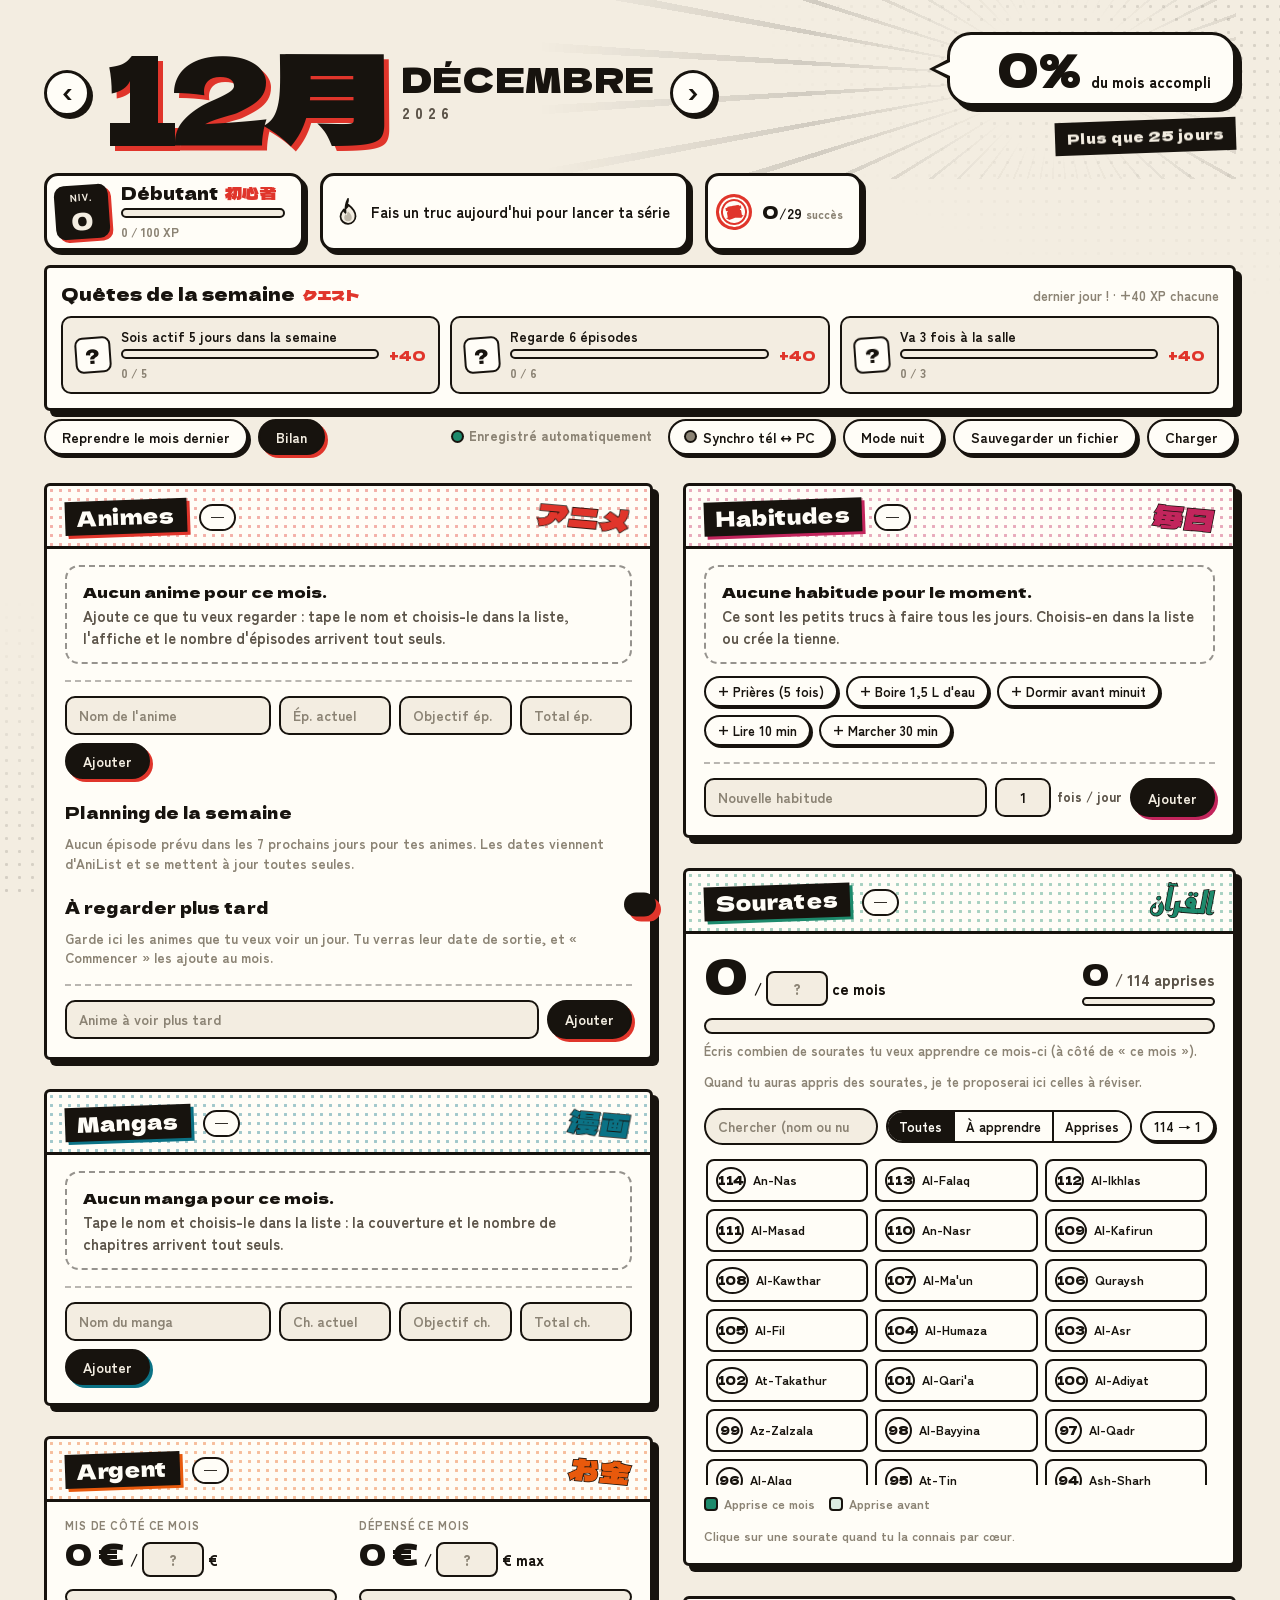
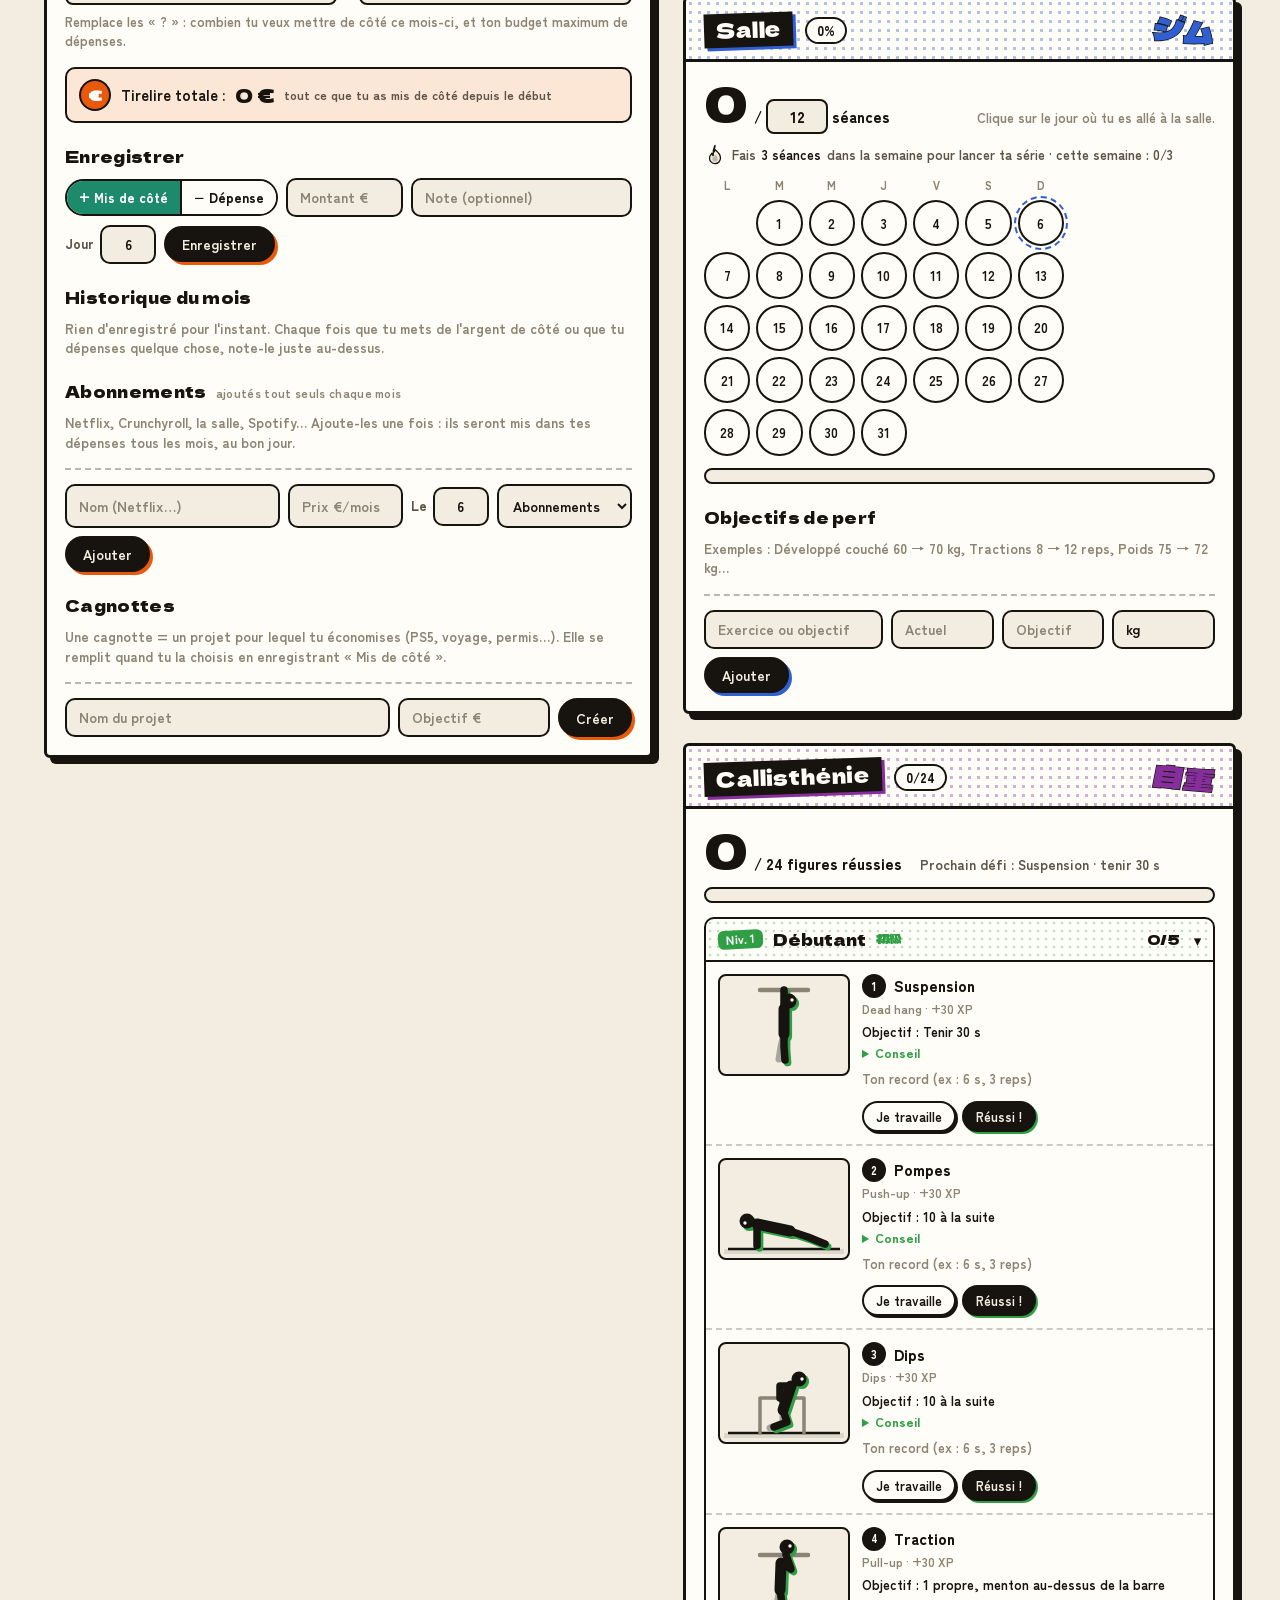
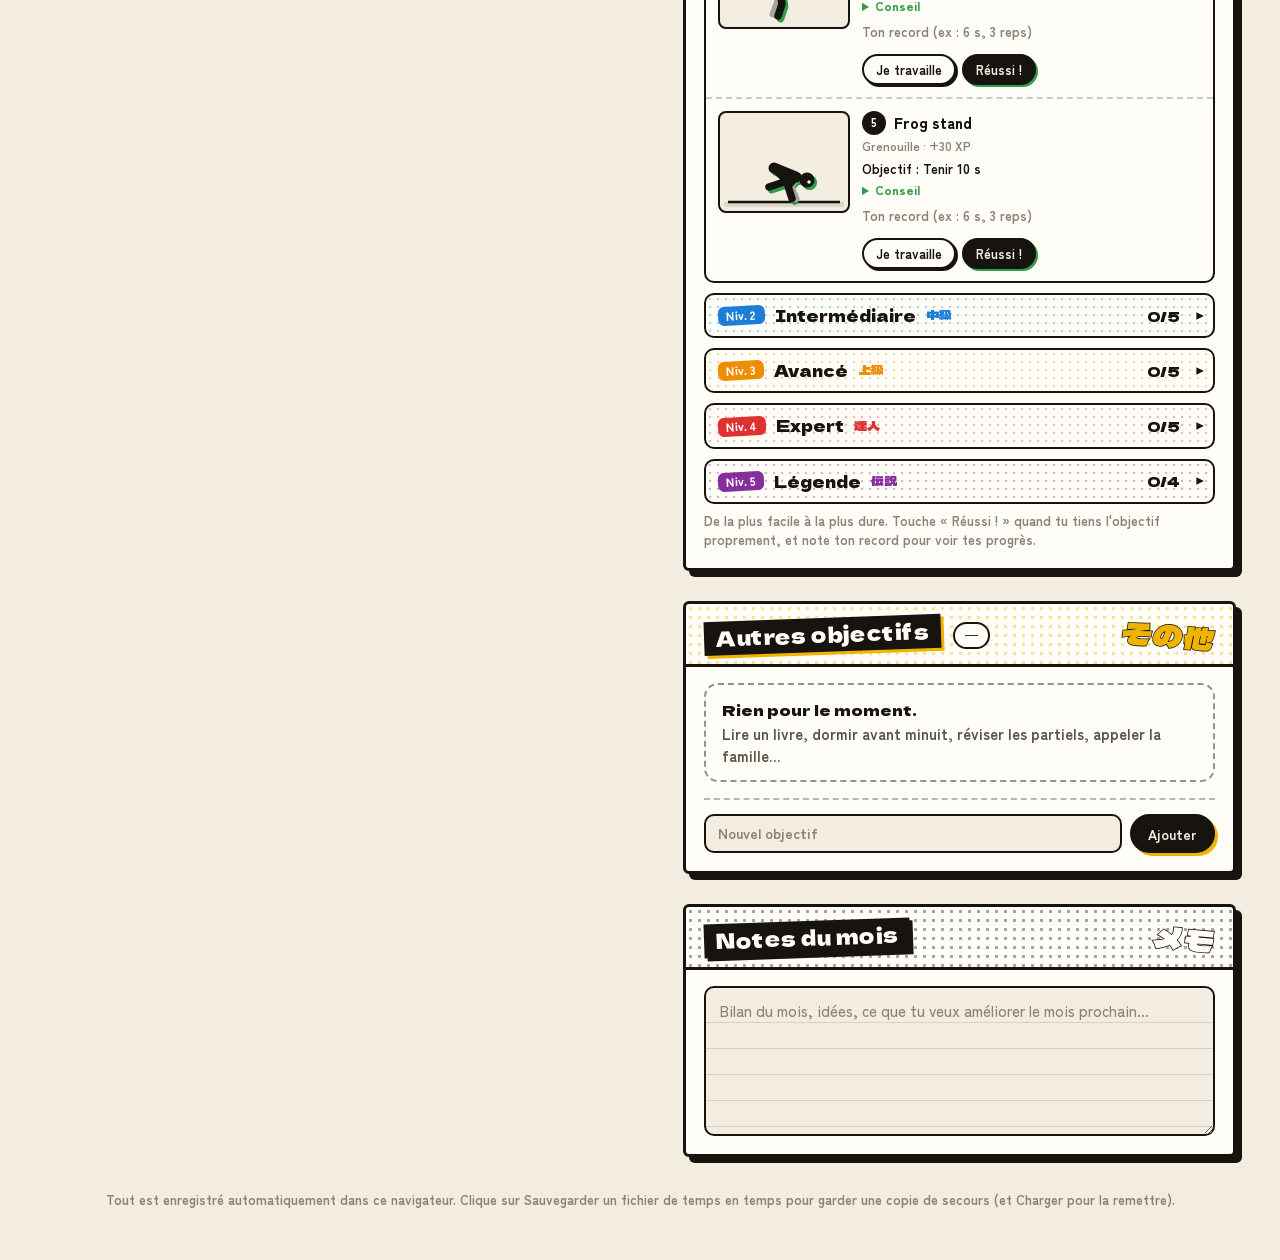
==== commit 9665264d: "Partie callisthenie avec 24 figures dessinees - 24 figures de la suspension a l'equilibre sur un bra" ====
--- a/index.html
+++ b/index.html
@@ -62,7 +62,7 @@
       </div>
       <button class="hud-chip" data-act="bilan-open" title="Voir tes succès">
         <span class="badge ok" aria-hidden="true">賞</span>
-        <span><b id="badgeCount">0</b>/24 <small>succès</small></span>
+        <span><b id="badgeCount">0</b>/<span id="badgeTotal">29</span> <small>succès</small></span>
       </button>
     </div>
 
@@ -96,7 +96,7 @@
           <div class="panel-body" id="animeBody"></div>
         </section>
 
-        <section class="panel" style="--i:2; --accent: var(--c-manga); --o:5">
+        <section class="panel" style="--i:2; --accent: var(--c-manga); --o:6">
           <header class="panel-head">
             <h2>Mangas</h2>
             <span class="chip" data-chip="manga">—</span>
@@ -105,7 +105,7 @@
           <div class="panel-body" id="mangaBody"></div>
         </section>
 
-        <section class="panel" style="--i:4; --accent: var(--c-money); --o:6">
+        <section class="panel" style="--i:4; --accent: var(--c-money); --o:7">
           <header class="panel-head">
             <h2>Argent</h2>
             <span class="chip" data-chip="money">—</span>
@@ -143,7 +143,16 @@
           <div class="panel-body" id="gymBody"></div>
         </section>
 
-        <section class="panel" style="--i:3; --accent: var(--c-todo); --o:7">
+        <section class="panel" style="--i:4; --accent: var(--c-cali); --o:5">
+          <header class="panel-head">
+            <h2>Callisthénie</h2>
+            <span class="chip" id="caliChip">—</span>
+            <span class="sfx">自重</span>
+          </header>
+          <div class="panel-body" id="caliBody"></div>
+        </section>
+
+        <section class="panel" style="--i:3; --accent: var(--c-todo); --o:8">
           <header class="panel-head">
             <h2>Autres objectifs</h2>
             <span class="chip" data-chip="todos">—</span>
@@ -152,7 +161,7 @@
           <div class="panel-body" id="todoBody"></div>
         </section>
 
-        <section class="panel panel-notes" style="--i:4; --accent: var(--c-notes); --o:8">
+        <section class="panel panel-notes" style="--i:4; --accent: var(--c-notes); --o:9">
           <header class="panel-head">
             <h2>Notes du mois</h2>
             <span class="sfx">メモ</span>
@@ -200,6 +209,7 @@
     <button type="button" class="toast-undo" hidden>Annuler</button>
   </div>
 
+  <script src="cali.js"></script>
   <script src="app.js"></script>
 </body>
 </html>
--- a/style.css
+++ b/style.css
@@ -20,6 +20,12 @@
   --c-notes: #17130e;
   --c-habit: #c2255c;
   --c-manga: #0b7285;
+  --c-cali: #862e9c;
+  --tier-1: #2f9e44;
+  --tier-2: #1c7ed6;
+  --tier-3: #f08c00;
+  --tier-4: #e03131;
+  --tier-5: #862e9c;
 
   /* Couleurs des catégories de dépenses (palette vérifiée daltonisme, ordre fixe) */
   --cat-0: #8b8374;
@@ -56,6 +62,12 @@
   --c-notes: #efe7d6;
   --c-habit: #f06595;
   --c-manga: #22b8cf;
+  --c-cali: #cc5de8;
+  --tier-1: #51cf66;
+  --tier-2: #4dabf7;
+  --tier-3: #ffa94d;
+  --tier-4: #ff6b6b;
+  --tier-5: #cc5de8;
 
   --cat-0: #8f8676;
   --cat-1: #3987e5;
@@ -1597,6 +1609,105 @@
   cursor: pointer;
 }
 .review-empty { margin-top: 12px; }
+
+/* ===================== Callisthénie ===================== */
+
+.cali-svg { display: block; width: 100%; height: auto; overflow: visible; }
+.cali-svg .cg-ground { fill: color-mix(in srgb, var(--ink) 10%, transparent); }
+.cali-svg .cg-line { stroke: var(--ink); stroke-width: 2.4; }
+.cali-svg .cg-wall { fill: color-mix(in srgb, var(--ink) 12%, transparent); }
+.cali-svg .cg-bar { stroke: var(--muted); stroke-width: 4.5; stroke-linecap: round; }
+.cali-svg .cg-gear { fill: none; stroke: var(--muted); stroke-width: 3.5; stroke-linejoin: round; stroke-linecap: round; }
+.cali-svg polyline { fill: none; stroke-linecap: round; stroke-linejoin: round; }
+.cali-svg .cf-torso { stroke: var(--ink); stroke-width: 11; }
+.cali-svg .cf-limb { stroke: var(--ink); stroke-width: 7.5; }
+.cali-svg .cf-back { stroke: color-mix(in srgb, var(--ink) 38%, var(--card)); stroke-width: 7; }
+.cali-svg .cf-head { fill: var(--ink); }
+.cali-svg .cf-eye { fill: var(--card); }
+.cali-svg .cf-shadow polyline { stroke: var(--tier, var(--red)); }
+.cali-svg .cf-shadow circle { fill: var(--tier, var(--red)); }
+.cali-svg .cf-motion { fill: none; stroke: var(--tier, var(--red)); stroke-width: 3; stroke-linecap: round; stroke-linejoin: round; }
+
+.cali-stats { display: flex; align-items: baseline; flex-wrap: wrap; gap: 4px 18px; }
+.cali-next { margin: 0; font-size: 13.5px; font-weight: 700; color: var(--ink-soft); }
+.tiers { display: flex; flex-direction: column; gap: 10px; margin-top: 14px; }
+.tier {
+  border: 2.5px solid var(--ink);
+  border-radius: 10px;
+  background: var(--card);
+  overflow: hidden;
+}
+.tier > summary {
+  display: flex;
+  align-items: center;
+  gap: 10px;
+  padding: 9px 12px;
+  list-style: none;
+  cursor: pointer;
+  background-image: radial-gradient(color-mix(in srgb, var(--tier) 35%, transparent) 1.3px, transparent 1.6px);
+  background-size: 8px 8px;
+}
+.tier > summary::-webkit-details-marker { display: none; }
+.tier > summary::after { content: '▾'; margin-left: 4px; font-weight: 900; transition: transform .2s; }
+.tier:not([open]) > summary::after { transform: rotate(-90deg); }
+.tier[open] > summary { border-bottom: 2.5px solid var(--ink); }
+.tier-n {
+  padding: 3px 8px 4px;
+  background: var(--tier);
+  color: #fff;
+  font: 900 12px/1 var(--f-body);
+  border-radius: 6px;
+  transform: rotate(-3deg);
+}
+.tier > summary b { font-family: var(--f-title); font-weight: 400; font-size: 16px; }
+.tier > summary .jp { color: var(--tier); font-family: var(--f-title); font-size: 13px; }
+.tier-count { margin-left: auto; font-family: var(--f-title); font-size: 14px; }
+.tier-count.full { color: var(--tier); }
+
+.skill-list { display: flex; flex-direction: column; }
+.skill {
+  position: relative;
+  display: grid;
+  grid-template-columns: 132px minmax(0, 1fr);
+  gap: 12px;
+  padding: 12px;
+  border-bottom: 2px dashed color-mix(in srgb, var(--ink) 22%, transparent);
+}
+.skill:last-child { border-bottom: 0; }
+.skill-img {
+  align-self: start;
+  padding: 4px;
+  border: 2px solid var(--ink);
+  border-radius: 8px;
+  background: var(--paper);
+}
+.skill.done .skill-img { background: color-mix(in srgb, var(--tier) 14%, var(--paper)); }
+.skill.work .skill-img { border-color: var(--tier); box-shadow: 3px 3px 0 var(--tier); }
+.skill-title { display: flex; align-items: center; gap: 8px; }
+.skill-num {
+  display: grid;
+  place-items: center;
+  flex-shrink: 0;
+  width: 24px;
+  height: 24px;
+  border-radius: 50%;
+  background: var(--ink);
+  color: var(--card);
+  font: 900 11px/1 var(--f-body);
+}
+.skill.done .skill-num { background: var(--tier); color: #fff; }
+.skill-title b { font-size: 15.5px; font-weight: 900; line-height: 1.15; }
+.skill-en { display: block; margin-top: 2px; font-size: 12px; font-weight: 700; color: var(--muted); }
+.skill-goal { margin: 6px 0 2px; font-size: 13px; font-weight: 700; }
+.skill-tip { font-size: 12.5px; }
+.skill-tip summary { cursor: pointer; font-weight: 900; color: var(--tier); width: max-content; }
+.skill-tip p { margin: 4px 0 0; color: var(--ink-soft); font-weight: 500; line-height: 1.4; }
+.skill-rec { width: 100%; margin-top: 6px; font-size: 13px; font-weight: 700; }
+.skill-actions { display: flex; flex-wrap: wrap; align-items: center; gap: 6px; margin-top: 8px; }
+.skill-actions .btn.on { background: var(--tier); color: #fff; }
+.skill-actions .btn.primary { box-shadow: 2px 2px 0 var(--tier); }
+.skill-date { font-size: 12.5px; font-weight: 900; color: var(--tier); }
+.skill .hanko { top: 8px; right: 10px; border-color: var(--tier); color: var(--tier); box-shadow: inset 0 0 0 3px var(--card), inset 0 0 0 5px var(--tier); }
 
 /* Montée de niveau */
 .mega-in .lv { display: block; margin-top: 6px; font-family: var(--f-title); font-size: 26px; }
@@ -1874,6 +1985,7 @@
   .streak { flex: 1 1 0; min-width: 0; }
   .hud-chip { flex: 0 0 auto; }
   .hg-row { grid-template-columns: 110px repeat(var(--days), 20px) 74px; }
+  .skill { grid-template-columns: 104px minmax(0, 1fr); gap: 10px; padding: 10px; }
   .habit-today { grid-template-columns: 1fr 1fr; }
   .quest-list { grid-template-columns: 1fr; }
   .cover { width: 54px; }
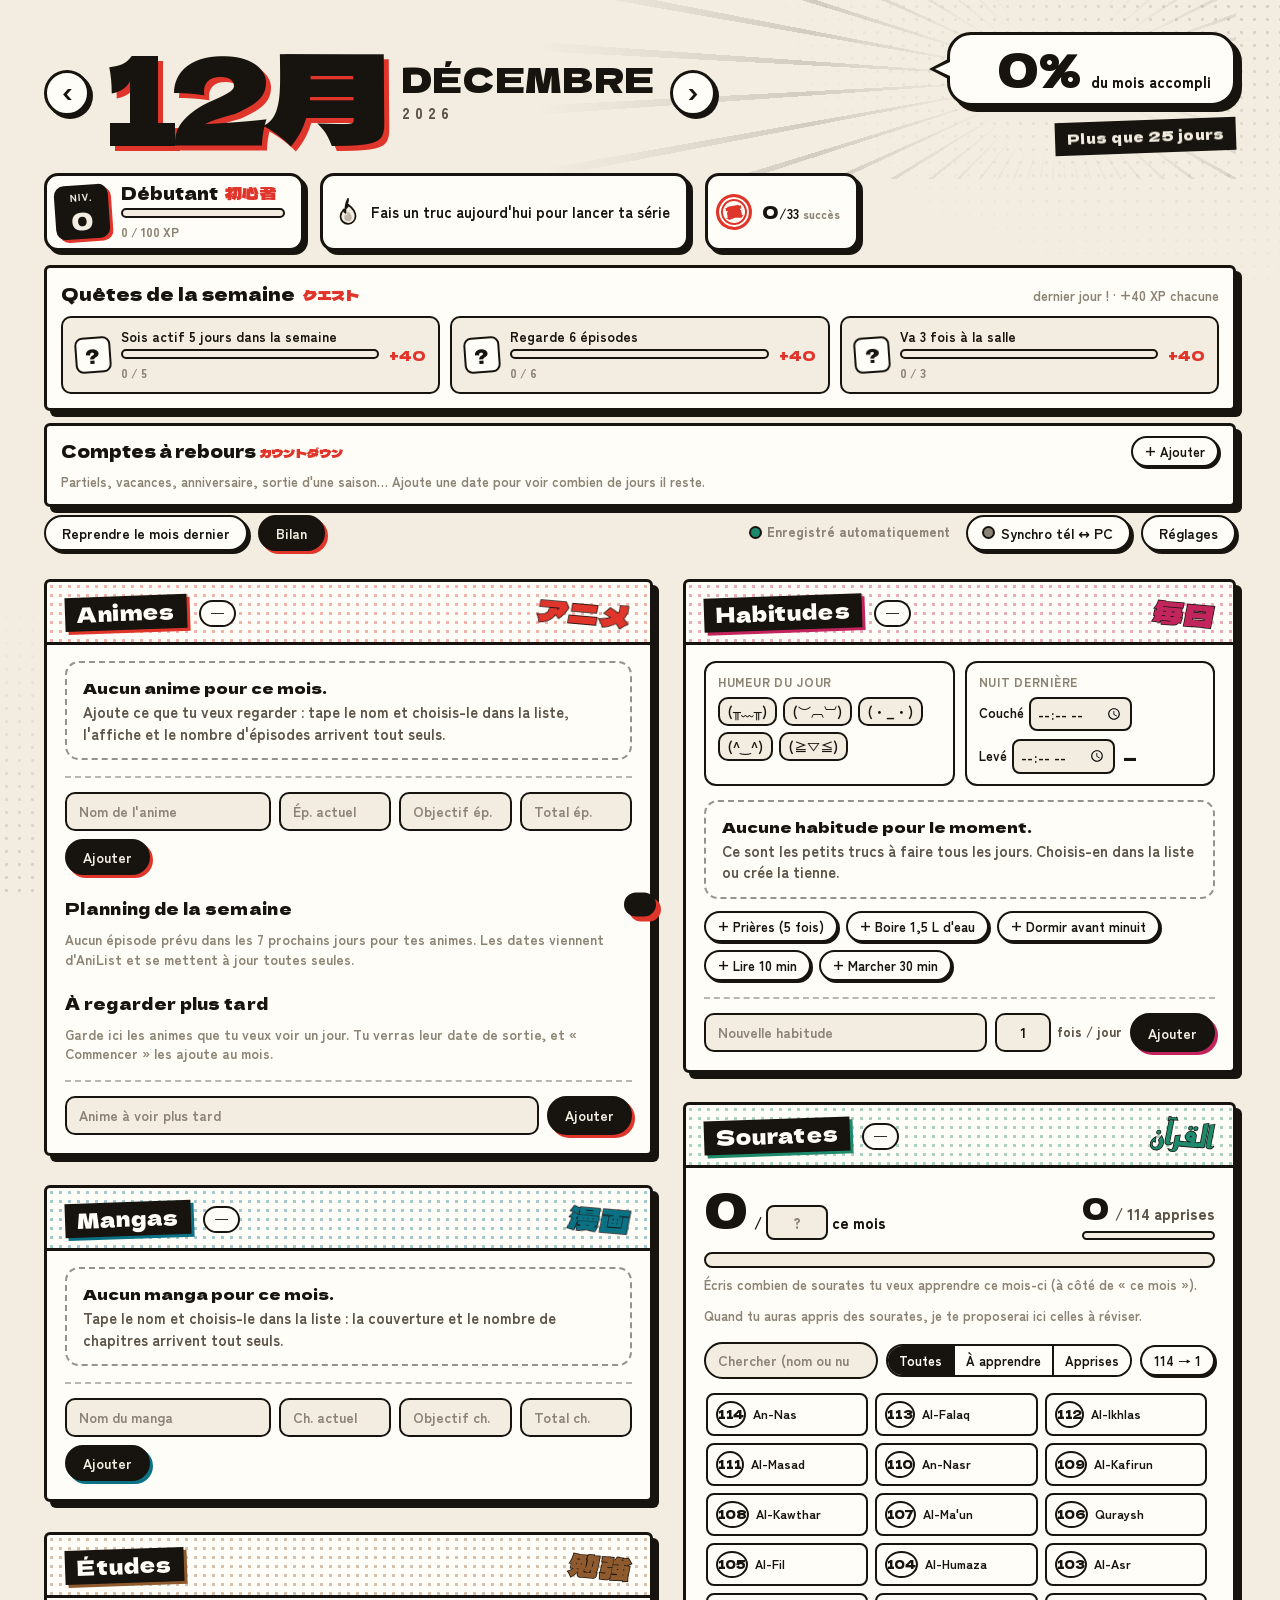
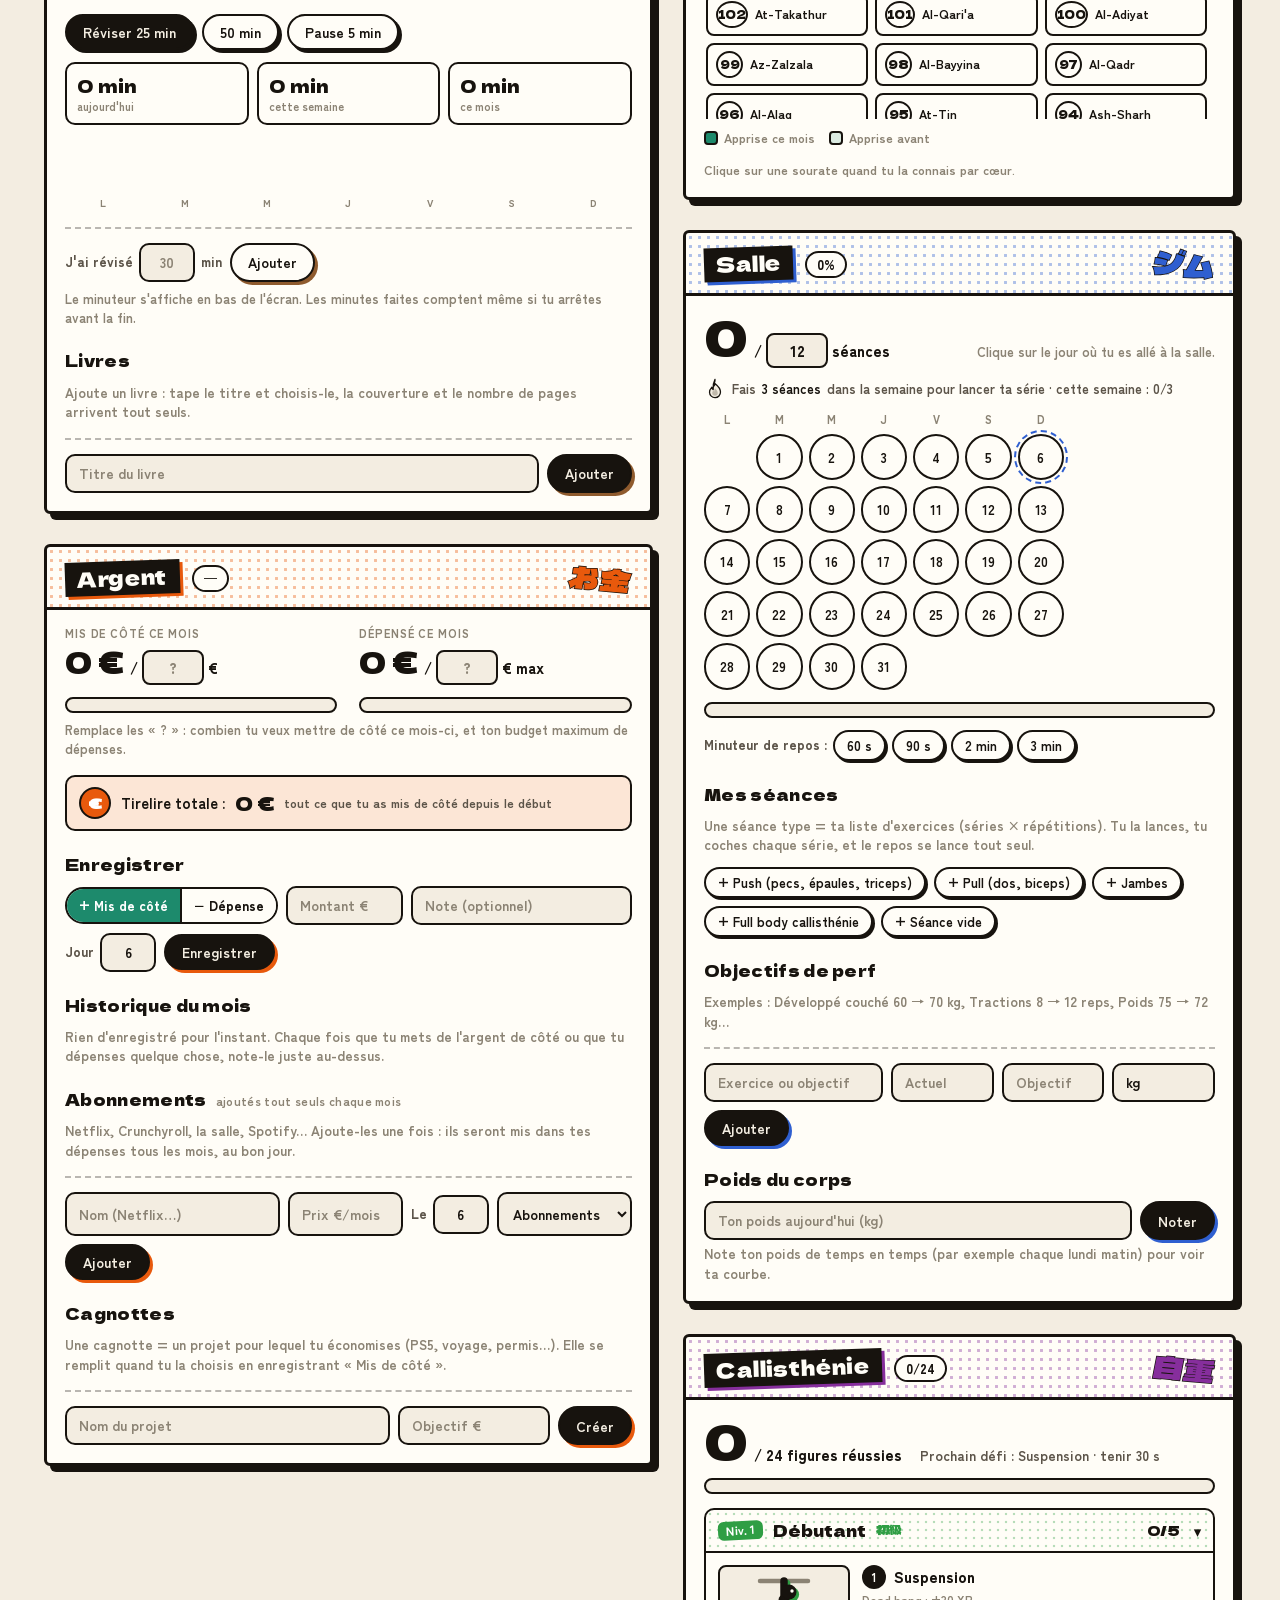
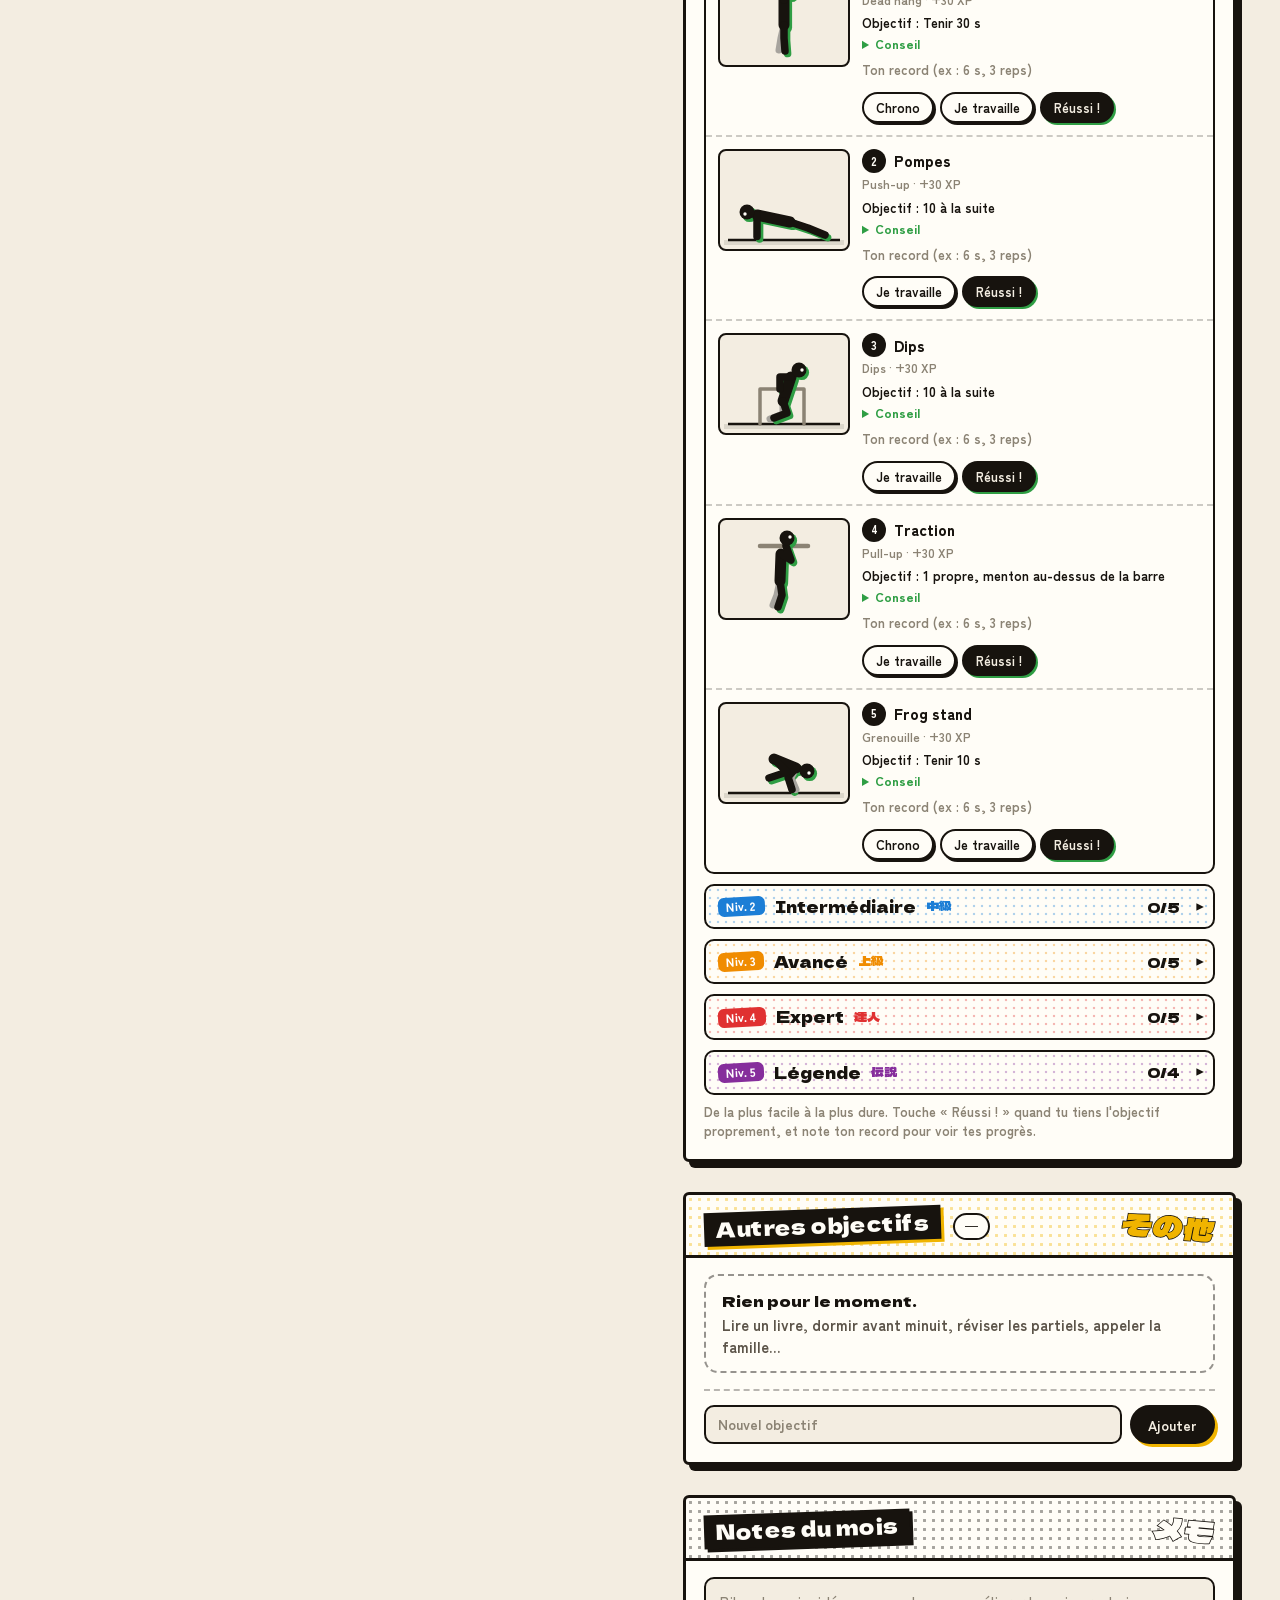
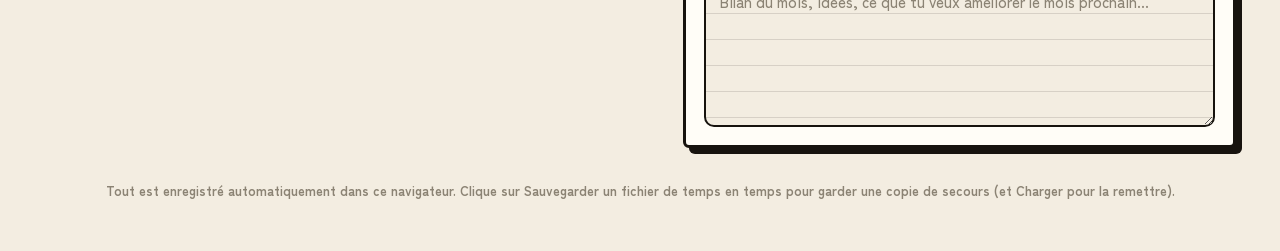
==== commit fba99355: "Minuteurs, seances types, etudes, humeur, sommeil, reglages - Reglages : 5 themes de couleurs, mode " ====
--- a/index.html
+++ b/index.html
@@ -17,6 +17,14 @@
   <link rel="preconnect" href="https://fonts.gstatic.com" crossorigin>
   <link href="https://fonts.googleapis.com/css2?family=Dela+Gothic+One&family=Reem+Kufi:wght@700&family=Zen+Kaku+Gothic+New:wght@500;700;900&display=swap" rel="stylesheet">
   <link rel="stylesheet" href="style.css">
+  <script>
+    // Avant tout affichage : couleurs choisies et verrouillage si un code existe
+    try {
+      var p = JSON.parse(localStorage.getItem('mes-objectifs-reglages') || '{}');
+      if (p.palette && p.palette !== 'classique') document.documentElement.dataset.palette = p.palette;
+      if (localStorage.getItem('mes-objectifs-code')) document.documentElement.classList.add('locked');
+    } catch (e) { /* rien */ }
+  </script>
 </head>
 <body>
   <div class="bg-dots" aria-hidden="true"></div>
@@ -69,6 +77,9 @@
     <!-- ===== Quêtes de la semaine ===== -->
     <section class="quests" id="quests" aria-label="Quêtes de la semaine"></section>
 
+    <!-- ===== Comptes à rebours ===== -->
+    <section class="countdowns" id="countdowns" aria-label="Comptes à rebours"></section>
+
     <!-- ===== Barre d'outils ===== -->
     <nav class="toolbar">
       <button class="btn" data-act="today" id="todayBtn" hidden>↺ Revenir à ce mois</button>
@@ -78,9 +89,7 @@
       <span class="spacer"></span>
       <span class="saved-tag" id="savedTag" title="Chaque changement est enregistré tout seul dans ce navigateur">Enregistré automatiquement</span>
       <button class="btn sync-btn" data-act="sync-open" id="syncBtn" data-state="off">Synchro tél ↔ PC</button>
-      <button class="btn" data-act="theme" id="themeBtn">Mode nuit</button>
-      <button class="btn" data-act="export" title="Télécharge un fichier avec toutes tes données (copie de secours)">Sauvegarder un fichier</button>
-      <label class="btn" for="importFile" title="Recharge un fichier de sauvegarde">Charger</label>
+      <button class="btn" data-act="settings-open" title="Couleurs, mode nuit, code secret, sauvegarde">Réglages</button>
       <input type="file" id="importFile" accept="application/json,.json" hidden>
     </nav>
 
@@ -105,7 +114,15 @@
           <div class="panel-body" id="mangaBody"></div>
         </section>
 
-        <section class="panel" style="--i:4; --accent: var(--c-money); --o:7">
+        <section class="panel" style="--i:3; --accent: var(--c-study); --o:7">
+          <header class="panel-head">
+            <h2>Études</h2>
+            <span class="sfx">勉強</span>
+          </header>
+          <div class="panel-body" id="studyBody"></div>
+        </section>
+
+        <section class="panel" style="--i:4; --accent: var(--c-money); --o:8">
           <header class="panel-head">
             <h2>Argent</h2>
             <span class="chip" data-chip="money">—</span>
@@ -152,7 +169,7 @@
           <div class="panel-body" id="caliBody"></div>
         </section>
 
-        <section class="panel" style="--i:3; --accent: var(--c-todo); --o:8">
+        <section class="panel" style="--i:3; --accent: var(--c-todo); --o:9">
           <header class="panel-head">
             <h2>Autres objectifs</h2>
             <span class="chip" data-chip="todos">—</span>
@@ -161,7 +178,7 @@
           <div class="panel-body" id="todoBody"></div>
         </section>
 
-        <section class="panel panel-notes" style="--i:4; --accent: var(--c-notes); --o:9">
+        <section class="panel panel-notes" style="--i:4; --accent: var(--c-notes); --o:10">
           <header class="panel-head">
             <h2>Notes du mois</h2>
             <span class="sfx">メモ</span>
@@ -202,6 +219,59 @@
     </div>
   </div>
 
+  <!-- Réglages -->
+  <div class="modal" id="settingsModal" hidden role="dialog" aria-modal="true" aria-labelledby="settingsTitle">
+    <div class="modal-card" style="--accent: var(--c-todo)">
+      <header class="panel-head">
+        <h2 id="settingsTitle">Réglages</h2>
+        <span class="sfx">設定</span>
+        <button type="button" class="x" data-act="modal-close" aria-label="Fermer">×</button>
+      </header>
+      <div class="modal-body" id="settingsBody"></div>
+    </div>
+  </div>
+
+  <!-- Séance type en cours -->
+  <div class="modal" id="workoutModal" hidden role="dialog" aria-modal="true" aria-labelledby="workoutTitle">
+    <div class="modal-card" style="--accent: var(--c-gym)">
+      <header class="panel-head">
+        <h2 id="workoutTitle">Séance</h2>
+        <span class="sfx">練習</span>
+        <button type="button" class="x" data-act="modal-close" aria-label="Fermer">×</button>
+      </header>
+      <div class="modal-body" id="workoutBody"></div>
+    </div>
+  </div>
+
+  <!-- Chrono des figures à tenir -->
+  <div class="chrono" id="chrono" hidden role="dialog" aria-modal="true" aria-label="Chrono">
+    <div class="chrono-in" id="chronoBody"></div>
+  </div>
+
+  <!-- Minuteur (repos / révision) -->
+  <div class="timer-float" id="timerFloat" hidden role="timer" aria-live="off">
+    <span class="tf-label" id="tfLabel">Repos</span>
+    <b class="tf-time" id="tfTime">1:30</b>
+    <button type="button" class="tf-btn" data-act="timer-add" title="Ajouter 30 secondes">+30 s</button>
+    <button type="button" class="tf-btn" data-act="timer-stop" aria-label="Arrêter">×</button>
+  </div>
+
+  <!-- Écran de verrouillage (code secret) -->
+  <div class="lock" id="lock">
+    <div class="lock-in">
+      <span class="lock-kanji" aria-hidden="true">月</span>
+      <p class="lock-title">Entre ton code</p>
+      <div class="lock-dots" id="lockDots"><i></i><i></i><i></i><i></i></div>
+      <div class="keypad">
+        <button type="button" data-act="lock-key" data-v="1">1</button><button type="button" data-act="lock-key" data-v="2">2</button><button type="button" data-act="lock-key" data-v="3">3</button>
+        <button type="button" data-act="lock-key" data-v="4">4</button><button type="button" data-act="lock-key" data-v="5">5</button><button type="button" data-act="lock-key" data-v="6">6</button>
+        <button type="button" data-act="lock-key" data-v="7">7</button><button type="button" data-act="lock-key" data-v="8">8</button><button type="button" data-act="lock-key" data-v="9">9</button>
+        <span></span><button type="button" data-act="lock-key" data-v="0">0</button><button type="button" data-act="lock-key" data-v="del" aria-label="Effacer">⌫</button>
+      </div>
+      <button type="button" class="lock-forgot" data-act="lock-forgot">Code oublié ?</button>
+    </div>
+  </div>
+
   <div class="viz-tip" id="vizTip" hidden></div>
 
   <div class="toast" id="toast" role="status" aria-live="polite">
--- a/style.css
+++ b/style.css
@@ -21,6 +21,7 @@
   --c-habit: #c2255c;
   --c-manga: #0b7285;
   --c-cali: #862e9c;
+  --c-study: #8f5b2e;
   --tier-1: #2f9e44;
   --tier-2: #1c7ed6;
   --tier-3: #f08c00;
@@ -63,6 +64,7 @@
   --c-habit: #f06595;
   --c-manga: #22b8cf;
   --c-cali: #cc5de8;
+  --c-study: #d4a373;
   --tier-1: #51cf66;
   --tier-2: #4dabf7;
   --tier-3: #ffa94d;
@@ -79,6 +81,17 @@
   --cat-7: #9085e9;
   --grid: rgba(239, 231, 214, .12);
 }
+
+/* ===================== Thèmes de couleurs (Réglages) ===================== */
+
+html[data-palette="sakura"] { --paper: #fbeef1; --card: #fffafb; --ink: #2b1a20; --ink-soft: #6b4a55; --muted: #9c7c86; --red: #e64980; --c-anime: #e64980; --c-habit: #d6336c; --c-todo: #f59f00; --dot: rgba(43, 26, 32, .14); }
+html[data-palette="sakura"][data-theme="dark"] { --paper: #1b1216; --card: #251a1f; --ink: #f8e8ee; --ink-soft: #d9b8c4; --muted: #a8878f; --red: #f783ac; --c-anime: #f783ac; --c-habit: #faa2c1; --dot: rgba(248, 232, 238, .09); }
+html[data-palette="shonen"] { --paper: #fff3dc; --card: #fffaf0; --ink: #1a1208; --ink-soft: #5e4a2e; --muted: #937c5c; --red: #ff4b1f; --c-anime: #ff4b1f; --c-todo: #ffb000; --c-gym: #1971c2; --c-money: #f76707; --dot: rgba(26, 18, 8, .15); }
+html[data-palette="shonen"][data-theme="dark"] { --paper: #17110a; --card: #221a10; --ink: #fff0d6; --ink-soft: #d8bf98; --muted: #a08a68; --red: #ff6b3d; --c-anime: #ff6b3d; --dot: rgba(255, 240, 214, .09); }
+html[data-palette="seinen"] { --paper: #ecebe8; --card: #f8f8f6; --ink: #111111; --ink-soft: #4d4d4d; --muted: #858585; --red: #3a3a3a; --c-anime: #3a3a3a; --c-quran: #4a4a4a; --c-gym: #2b2b2b; --c-todo: #8a8a8a; --c-money: #5c5c5c; --c-habit: #444; --c-manga: #555; --c-cali: #333; --c-study: #666; --dot: rgba(17, 17, 17, .14); }
+html[data-palette="seinen"][data-theme="dark"] { --paper: #0e0e0e; --card: #1a1a1a; --ink: #eeeeee; --ink-soft: #bbbbbb; --muted: #888888; --red: #cfcfcf; --c-anime: #cfcfcf; --c-quran: #b5b5b5; --c-gym: #dddddd; --c-todo: #9a9a9a; --c-money: #aaaaaa; --c-habit: #c4c4c4; --c-manga: #bbb; --c-cali: #ccc; --c-study: #aaa; --dot: rgba(238, 238, 238, .08); }
+html[data-palette="ocean"] { --paper: #e9f3f4; --card: #f7fcfc; --ink: #0d1b24; --ink-soft: #3d5664; --muted: #6f8794; --red: #1c7ed6; --c-anime: #1c7ed6; --c-quran: #0ca678; --c-gym: #1864ab; --c-habit: #0b7285; --dot: rgba(13, 27, 36, .14); }
+html[data-palette="ocean"][data-theme="dark"] { --paper: #0b1419; --card: #122028; --ink: #e3f2f6; --ink-soft: #a9c6d1; --muted: #7d98a3; --red: #4dabf7; --c-anime: #4dabf7; --c-quran: #38d9a9; --c-gym: #74c0fc; --c-habit: #3bc9db; --dot: rgba(227, 242, 246, .09); }
 
 * { box-sizing: border-box; }
 
@@ -312,6 +325,7 @@
 .btn:hover { transform: translate(-1px, -1px); box-shadow: 4px 4px 0 var(--ink); }
 .btn:active { transform: translate(3px, 3px); box-shadow: 0 0 0 var(--ink); }
 .btn.primary { background: var(--ink); color: var(--paper); }
+a.btn { text-decoration: none; }
 .btn.sm { padding: 7px 12px; font-size: 13px; box-shadow: 2px 2px 0 var(--ink); }
 .btn.pulse { animation: pulse 1.8s ease-in-out infinite; background: var(--c-todo); color: #17130e; }
 .btn[hidden] { display: none; }
@@ -1709,6 +1723,324 @@
 .skill-date { font-size: 12.5px; font-weight: 900; color: var(--tier); }
 .skill .hanko { top: 8px; right: 10px; border-color: var(--tier); color: var(--tier); box-shadow: inset 0 0 0 3px var(--card), inset 0 0 0 5px var(--tier); }
 
+/* ===================== Réglages ===================== */
+
+.palettes { display: grid; grid-template-columns: repeat(auto-fill, minmax(96px, 1fr)); gap: 8px; }
+.pal {
+  display: flex;
+  flex-direction: column;
+  align-items: center;
+  gap: 6px;
+  padding: 8px 6px;
+  border: 2.5px solid var(--ink);
+  border-radius: 10px;
+  background: var(--card);
+  color: var(--ink);
+  font: 700 13px/1 var(--f-body);
+  cursor: pointer;
+  transition: transform .12s, box-shadow .12s;
+}
+.pal:hover { transform: translate(-1px, -1px); box-shadow: 3px 3px 0 var(--ink); }
+.pal.on { box-shadow: 3px 3px 0 var(--red); outline: 2px dashed var(--red); outline-offset: 2px; }
+.pal-sw { display: flex; }
+.pal-sw i { width: 18px; height: 18px; border: 2px solid var(--ink); border-radius: 50%; margin-left: -5px; }
+.pal-sw i:first-child { margin-left: 0; }
+.modal-body .seg { margin-bottom: 4px; }
+
+/* ===================== Écran de verrouillage ===================== */
+
+.lock {
+  position: fixed;
+  inset: 0;
+  z-index: 200;
+  display: none;
+  place-items: center;
+  background: var(--paper);
+  background-image: radial-gradient(var(--dot) 1.3px, transparent 1.7px);
+  background-size: 13px 13px;
+}
+html.locked .lock { display: grid; }
+html.locked body { overflow: hidden; }
+.lock-in { display: flex; flex-direction: column; align-items: center; gap: 14px; padding: 20px; }
+.lock-kanji { font-family: var(--f-title); font-size: 76px; line-height: 1; text-shadow: 4px 4px 0 var(--red); }
+.lock-title { margin: 0; font-weight: 900; }
+.lock-dots { display: flex; gap: 14px; margin-bottom: 6px; }
+.lock-dots i { width: 16px; height: 16px; border: 2.5px solid var(--ink); border-radius: 50%; transition: background .1s; }
+.lock-dots i.on { background: var(--ink); }
+.lock-dots.wrong { animation: shake .45s; }
+.lock-dots.wrong i { border-color: var(--red); background: var(--red); }
+@keyframes shake { 20%, 60% { transform: translateX(-10px); } 40%, 80% { transform: translateX(10px); } }
+.keypad { display: grid; grid-template-columns: repeat(3, 72px); gap: 12px; }
+.keypad button {
+  height: 64px;
+  border: 3px solid var(--ink);
+  border-radius: 16px;
+  background: var(--card);
+  color: var(--ink);
+  font: 400 26px/1 var(--f-title);
+  cursor: pointer;
+  box-shadow: 3px 3px 0 var(--ink);
+}
+.keypad button:active { transform: translate(3px, 3px); box-shadow: none; }
+.lock-forgot { border: 0; background: none; color: var(--muted); font: 700 13px/1 var(--f-body); text-decoration: underline; cursor: pointer; }
+
+/* ===================== Minuteur flottant ===================== */
+
+.timer-float {
+  position: fixed;
+  left: 16px;
+  bottom: 18px;
+  z-index: 85;
+  display: flex;
+  align-items: center;
+  gap: 10px;
+  padding: 8px 8px 8px 14px;
+  border: 3px solid var(--ink);
+  border-radius: 14px;
+  background: linear-gradient(90deg, color-mix(in srgb, var(--c-gym) 22%, var(--card)) var(--p, 0%), var(--card) var(--p, 0%));
+  color: var(--ink);
+  box-shadow: 5px 5px 0 var(--ink);
+  animation: popIn .3s ease both;
+}
+.timer-float[hidden] { display: none; }
+.timer-float[data-kind="study"] { background: linear-gradient(90deg, color-mix(in srgb, var(--c-study) 26%, var(--card)) var(--p, 0%), var(--card) var(--p, 0%)); }
+.timer-float[data-kind="break"] { background: linear-gradient(90deg, color-mix(in srgb, var(--c-quran) 22%, var(--card)) var(--p, 0%), var(--card) var(--p, 0%)); }
+.tf-label { font-size: 12px; font-weight: 900; color: var(--ink-soft); max-width: 120px; overflow: hidden; text-overflow: ellipsis; white-space: nowrap; }
+.tf-time { font-family: var(--f-title); font-weight: 400; font-size: 24px; min-width: 64px; }
+.tf-btn {
+  padding: 6px 9px;
+  border: 2px solid var(--ink);
+  border-radius: 999px;
+  background: var(--card);
+  color: var(--ink);
+  font: 900 12px/1 var(--f-body);
+  cursor: pointer;
+}
+
+/* ===================== Chrono des figures ===================== */
+
+.chrono {
+  position: fixed;
+  inset: 0;
+  z-index: 90;
+  display: grid;
+  place-items: center;
+  padding: 16px;
+  background: var(--paper);
+  background-image: repeating-conic-gradient(from 0deg at 50% 45%, var(--dot) 0deg 1deg, transparent 1deg 8deg);
+  animation: fadeIn .2s ease both;
+}
+.chrono[hidden] { display: none; }
+.chrono-in { display: flex; flex-direction: column; align-items: center; gap: 14px; width: min(420px, 100%); text-align: center; }
+.chrono-in h2 { margin: 0; font-family: var(--f-title); font-weight: 400; font-size: 26px; }
+.ch-fig { width: 220px; padding: 8px; border: 3px solid var(--ink); border-radius: 12px; background: var(--card); box-shadow: 5px 5px 0 var(--tier); }
+.ch-info { margin: 0; font-weight: 700; color: var(--ink-soft); }
+.ch-count { font-family: var(--f-title); font-size: 160px; line-height: 1; color: var(--tier); -webkit-text-stroke: 4px var(--ink); paint-order: stroke fill; animation: dayPop .5s ease; }
+.ch-time { font-family: var(--f-title); font-size: 110px; line-height: 1; font-variant-numeric: tabular-nums; }
+.ch-time.done { color: var(--red); text-shadow: 5px 5px 0 var(--ink); animation: megaPop .5s cubic-bezier(.2, 1.5, .4, 1) both; }
+.ch-goal { width: 100%; height: 18px; border: 3px solid var(--ink); border-radius: 999px; overflow: hidden; background: var(--card); }
+.ch-goal i { display: block; height: 100%; width: 0; background: var(--tier); }
+.ch-goal.ok { box-shadow: 0 0 0 4px var(--tier); }
+.ch-msg { margin: 0; font-weight: 700; font-size: 17px; }
+.btn.big { padding: 18px 34px; font-size: 20px; border-width: 3px; }
+
+/* ===================== Salle : repos, séances, courbes ===================== */
+
+.rest-row { display: flex; align-items: center; flex-wrap: wrap; gap: 6px; margin-top: 12px; font-size: 13px; font-weight: 900; color: var(--ink-soft); }
+.wk-running {
+  display: flex;
+  align-items: center;
+  flex-wrap: wrap;
+  gap: 8px;
+  padding: 8px 12px;
+  border: 2.5px dashed var(--accent);
+  border-radius: 10px;
+  font-weight: 700;
+}
+.wk {
+  padding: 10px 12px;
+  border: 2.5px solid var(--ink);
+  border-radius: 10px;
+  background: var(--card);
+}
+.wk.is-new { animation: popIn .45s cubic-bezier(.2, 1.4, .4, 1) both; }
+.wk-top { display: flex; flex-direction: column; gap: 2px; }
+.wk-top b { font-size: 15px; }
+.wk-top small { font-size: 12px; font-weight: 700; color: var(--muted); }
+.wk-list { margin: 6px 0 0; font-size: 13px; color: var(--ink-soft); line-height: 1.5; }
+.wk-list b { color: var(--ink); }
+.wk-actions { display: flex; align-items: center; gap: 6px; margin-top: 8px; }
+.wk-actions .x { margin-left: auto; }
+.wk-name { width: 100%; font-size: 15px; font-weight: 900; margin-bottom: 6px; }
+.wk-edit { display: flex; flex-direction: column; gap: 6px; margin-bottom: 8px; }
+.wk-ex { display: flex; align-items: center; gap: 6px; font-weight: 900; }
+.wk-ex .ghost { flex: 1; min-width: 0; font-weight: 700; }
+.wk-ex .num-in { width: 52px; padding: 4px; font-size: 14px; }
+.wr-count { margin: 4px 0 10px; font-size: 13px; font-weight: 700; color: var(--ink-soft); }
+.wk-run { display: flex; flex-direction: column; gap: 8px; margin-bottom: 14px; }
+.wr-ex {
+  display: flex;
+  align-items: center;
+  justify-content: space-between;
+  flex-wrap: wrap;
+  gap: 8px;
+  padding: 8px 10px;
+  border: 2.5px solid var(--ink);
+  border-radius: 10px;
+  background: var(--card);
+}
+.wr-ex.full { background: color-mix(in srgb, var(--accent) 14%, var(--card)); }
+.wr-name { display: flex; flex-direction: column; }
+.wr-name small { font-size: 12px; font-weight: 700; color: var(--muted); }
+.wr-sets { display: flex; flex-wrap: wrap; gap: 6px; }
+.wr-sets button {
+  width: 36px;
+  height: 36px;
+  border: 2.5px solid var(--ink);
+  border-radius: 50%;
+  background: var(--paper);
+  color: var(--ink);
+  font: 900 14px/1 var(--f-body);
+  cursor: pointer;
+  transition: transform .1s, background .15s;
+}
+.wr-sets button.on { background: var(--accent); color: #fff; }
+.wr-sets button:active { transform: scale(.9); }
+.chart-select {
+  margin-bottom: 8px;
+  padding: 7px 10px;
+  border: 2.5px solid var(--ink);
+  border-radius: 10px;
+  background: var(--paper);
+  color: var(--ink);
+  font: 700 14px/1.2 var(--f-body);
+}
+.chart .ln { fill: none; stroke-width: 2.5; stroke-linejoin: round; stroke-linecap: round; }
+.chart .ln-dot { stroke: var(--card); stroke-width: 2; }
+.weight-form { margin-top: 0; padding-top: 0; border-top: 0; }
+
+/* ===================== Humeur et sommeil ===================== */
+
+.daycheck { display: grid; grid-template-columns: repeat(auto-fit, minmax(220px, 1fr)); gap: 10px; margin-bottom: 14px; }
+.dc-block { padding: 10px 12px; border: 2.5px solid var(--ink); border-radius: 12px; background: var(--card); }
+.dc-label { display: block; margin-bottom: 6px; font-size: 12px; font-weight: 900; letter-spacing: .06em; text-transform: uppercase; color: var(--muted); }
+.moods { display: flex; flex-wrap: wrap; gap: 6px; }
+.mood {
+  padding: 6px 8px;
+  border: 2px solid var(--ink);
+  border-radius: 10px;
+  background: var(--paper);
+  color: var(--ink);
+  font: 700 13px/1 var(--f-body);
+  cursor: pointer;
+  white-space: nowrap;
+  transition: transform .1s, background .15s;
+}
+.mood:hover { transform: translateY(-2px); }
+.mood.on { background: var(--accent); color: #fff; transform: rotate(-3deg) scale(1.05); }
+.sleep-row { display: flex; align-items: center; flex-wrap: wrap; gap: 8px; font-size: 13px; font-weight: 700; }
+.sleep-row label { display: inline-flex; align-items: center; gap: 5px; }
+.sleep-row input[type="time"] {
+  padding: 5px 6px;
+  border: 2px solid var(--ink);
+  border-radius: 8px;
+  background: var(--paper);
+  color: var(--ink);
+  font: 700 14px/1 var(--f-body);
+}
+.sleep-dur { font-family: var(--f-title); font-weight: 400; font-size: 18px; }
+.sleep-dur.short { color: var(--red); }
+.hg-extra .hg-name b { font-size: 12px; font-weight: 900; color: var(--ink-soft); }
+.mood-cell, .sleep-cell { cursor: default; display: grid; place-items: center; font-size: 9.5px; font-weight: 900; }
+.mood-cell.m1 { background: color-mix(in srgb, var(--accent) 12%, var(--paper)); }
+.mood-cell.m2 { background: color-mix(in srgb, var(--accent) 30%, var(--paper)); }
+.mood-cell.m3 { background: color-mix(in srgb, var(--accent) 50%, var(--paper)); }
+.mood-cell.m4 { background: color-mix(in srgb, var(--accent) 72%, var(--paper)); }
+.mood-cell.m5 { background: var(--accent); }
+.sleep-cell.ok { background: color-mix(in srgb, var(--c-gym) 22%, var(--paper)); }
+.sleep-cell.short { background: color-mix(in srgb, var(--red) 22%, var(--paper)); color: var(--red); }
+
+/* ===================== Études ===================== */
+
+.study-btns { display: flex; flex-wrap: wrap; gap: 8px; }
+.study-stats { display: grid; grid-template-columns: repeat(3, 1fr); gap: 8px; margin-top: 12px; }
+.study-stats div { padding: 8px 10px; border: 2.5px solid var(--ink); border-radius: 10px; background: var(--card); display: flex; flex-direction: column; }
+.study-stats b { font-family: var(--f-title); font-weight: 400; font-size: 18px; }
+.study-stats small { font-size: 11.5px; font-weight: 700; color: var(--muted); }
+.mini-bars { display: grid; grid-template-columns: repeat(7, 1fr); gap: 6px; height: 74px; margin-top: 12px; }
+.mb { display: flex; flex-direction: column; justify-content: flex-end; align-items: center; gap: 4px; cursor: default; }
+.mb i { display: block; width: 70%; border-radius: 4px 4px 0 0; background: var(--accent); }
+.mb small { font-size: 10px; font-weight: 900; color: var(--muted); }
+.book-seg { margin-top: 6px; }
+.book-seg button { padding: 6px 9px; font-size: 12px; }
+.book-pages { display: flex; align-items: center; flex-wrap: wrap; gap: 6px; margin-top: 8px; font-size: 13px; font-weight: 900; }
+.book-pages .num-in { width: 58px; padding: 4px; font-size: 14px; }
+.done-books { margin-top: 12px; }
+.done-books summary { cursor: pointer; font-weight: 900; color: var(--ink-soft); margin-bottom: 8px; }
+
+/* ===================== Comptes à rebours ===================== */
+
+.countdowns {
+  margin: 12px 0 6px;
+  padding: 10px 14px 12px;
+  border: 3px solid var(--ink);
+  border-radius: var(--radius);
+  background: var(--card);
+  box-shadow: var(--shadow);
+}
+.cd-head { display: flex; align-items: center; justify-content: space-between; gap: 10px; }
+.cd-head h3 { margin: 0; font-family: var(--f-title); font-weight: 400; font-size: 17px; }
+.cd-head .jp { color: var(--red); font-size: 12px; }
+.countdowns .hint { margin: 6px 0 0; }
+.cd-list { display: flex; gap: 10px; margin-top: 10px; overflow-x: auto; padding-bottom: 4px; scrollbar-width: thin; }
+.cd {
+  position: relative;
+  flex: 0 0 auto;
+  display: flex;
+  align-items: center;
+  gap: 10px;
+  padding: 8px 6px 8px 12px;
+  border: 2.5px solid var(--ink);
+  border-radius: 10px;
+  background: var(--paper);
+}
+.cd-j { font-family: var(--f-title); font-weight: 400; font-size: 22px; white-space: nowrap; }
+.cd.soon .cd-j { color: var(--red); }
+.cd.now { background: color-mix(in srgb, var(--c-todo) 30%, var(--card)); }
+.cd.past { opacity: .5; }
+.cd-name { display: flex; flex-direction: column; font-weight: 900; font-size: 13.5px; max-width: 160px; }
+.cd-name small { font-size: 11.5px; font-weight: 700; color: var(--muted); }
+.countdowns .add { margin-top: 10px; }
+.countdowns input[type="date"] {
+  padding: 8px 10px;
+  border: 2.5px solid var(--ink);
+  border-radius: 10px;
+  background: var(--paper);
+  color: var(--ink);
+  font: 700 14px/1.2 var(--f-body);
+}
+
+/* ===================== Carte de l'année et image ===================== */
+
+.heatmap { padding: 10px 12px; border: 2.5px solid var(--ink); border-radius: 10px; background: var(--card); }
+.hm-scroll { overflow-x: auto; padding-bottom: 6px; scrollbar-width: thin; scrollbar-color: var(--ink) transparent; }
+.hm-months { display: grid; grid-template-columns: repeat(53, 13px); gap: 0; height: 16px; min-width: max-content; }
+.hm-month { font-size: 10px; font-weight: 900; color: var(--muted); white-space: nowrap; }
+.hm-grid { display: grid; grid-template-columns: repeat(53, 13px); min-width: max-content; }
+.hm-col { display: grid; grid-template-rows: repeat(7, 13px); }
+.hm-cell { display: block; width: 11px; height: 11px; border-radius: 3px; background: color-mix(in srgb, var(--ink) 8%, transparent); }
+.hm-cell.out { background: transparent; }
+.hm-cell.l1 { background: color-mix(in srgb, var(--red) 28%, var(--card)); }
+.hm-cell.l2 { background: color-mix(in srgb, var(--red) 52%, var(--card)); }
+.hm-cell.l3 { background: color-mix(in srgb, var(--red) 76%, var(--card)); }
+.hm-cell.l4 { background: var(--red); }
+.hm-cell.today { outline: 2px solid var(--ink); outline-offset: 1px; }
+.hm-legend { display: flex; justify-content: space-between; flex-wrap: wrap; gap: 6px; margin-top: 8px; font-size: 12px; font-weight: 700; color: var(--muted); }
+.hm-scale { display: inline-flex; align-items: center; gap: 3px; }
+.hm-scale .hm-cell { display: inline-block; }
+.share-box { display: flex; flex-direction: column; align-items: flex-start; gap: 10px; margin-bottom: 18px; }
+.share-img { width: min(270px, 100%); border: 3px solid var(--ink); border-radius: 10px; box-shadow: 5px 5px 0 var(--red); }
+
 /* Montée de niveau */
 .mega-in .lv { display: block; margin-top: 6px; font-family: var(--f-title); font-size: 26px; }
 .mega-in .new-rank { display: block; margin-top: 8px; font-size: 16px; }
@@ -1899,6 +2231,7 @@
   transition: transform .35s cubic-bezier(.2, 1.4, .4, 1);
 }
 .toast.show { transform: translate(-50%, 0); }
+.timer-float:not([hidden]) ~ .toast { bottom: 92px; }
 .toast-undo {
   padding: 6px 12px;
   border: 0;
@@ -1986,6 +2319,10 @@
   .hud-chip { flex: 0 0 auto; }
   .hg-row { grid-template-columns: 110px repeat(var(--days), 20px) 74px; }
   .skill { grid-template-columns: 104px minmax(0, 1fr); gap: 10px; padding: 10px; }
+  .timer-float { left: 12px; right: 12px; bottom: 12px; }
+  .tf-label { flex: 1; max-width: none; }
+  .study-stats b { font-size: 15px; }
+  .keypad { grid-template-columns: repeat(3, 66px); }
   .habit-today { grid-template-columns: 1fr 1fr; }
   .quest-list { grid-template-columns: 1fr; }
   .cover { width: 54px; }
